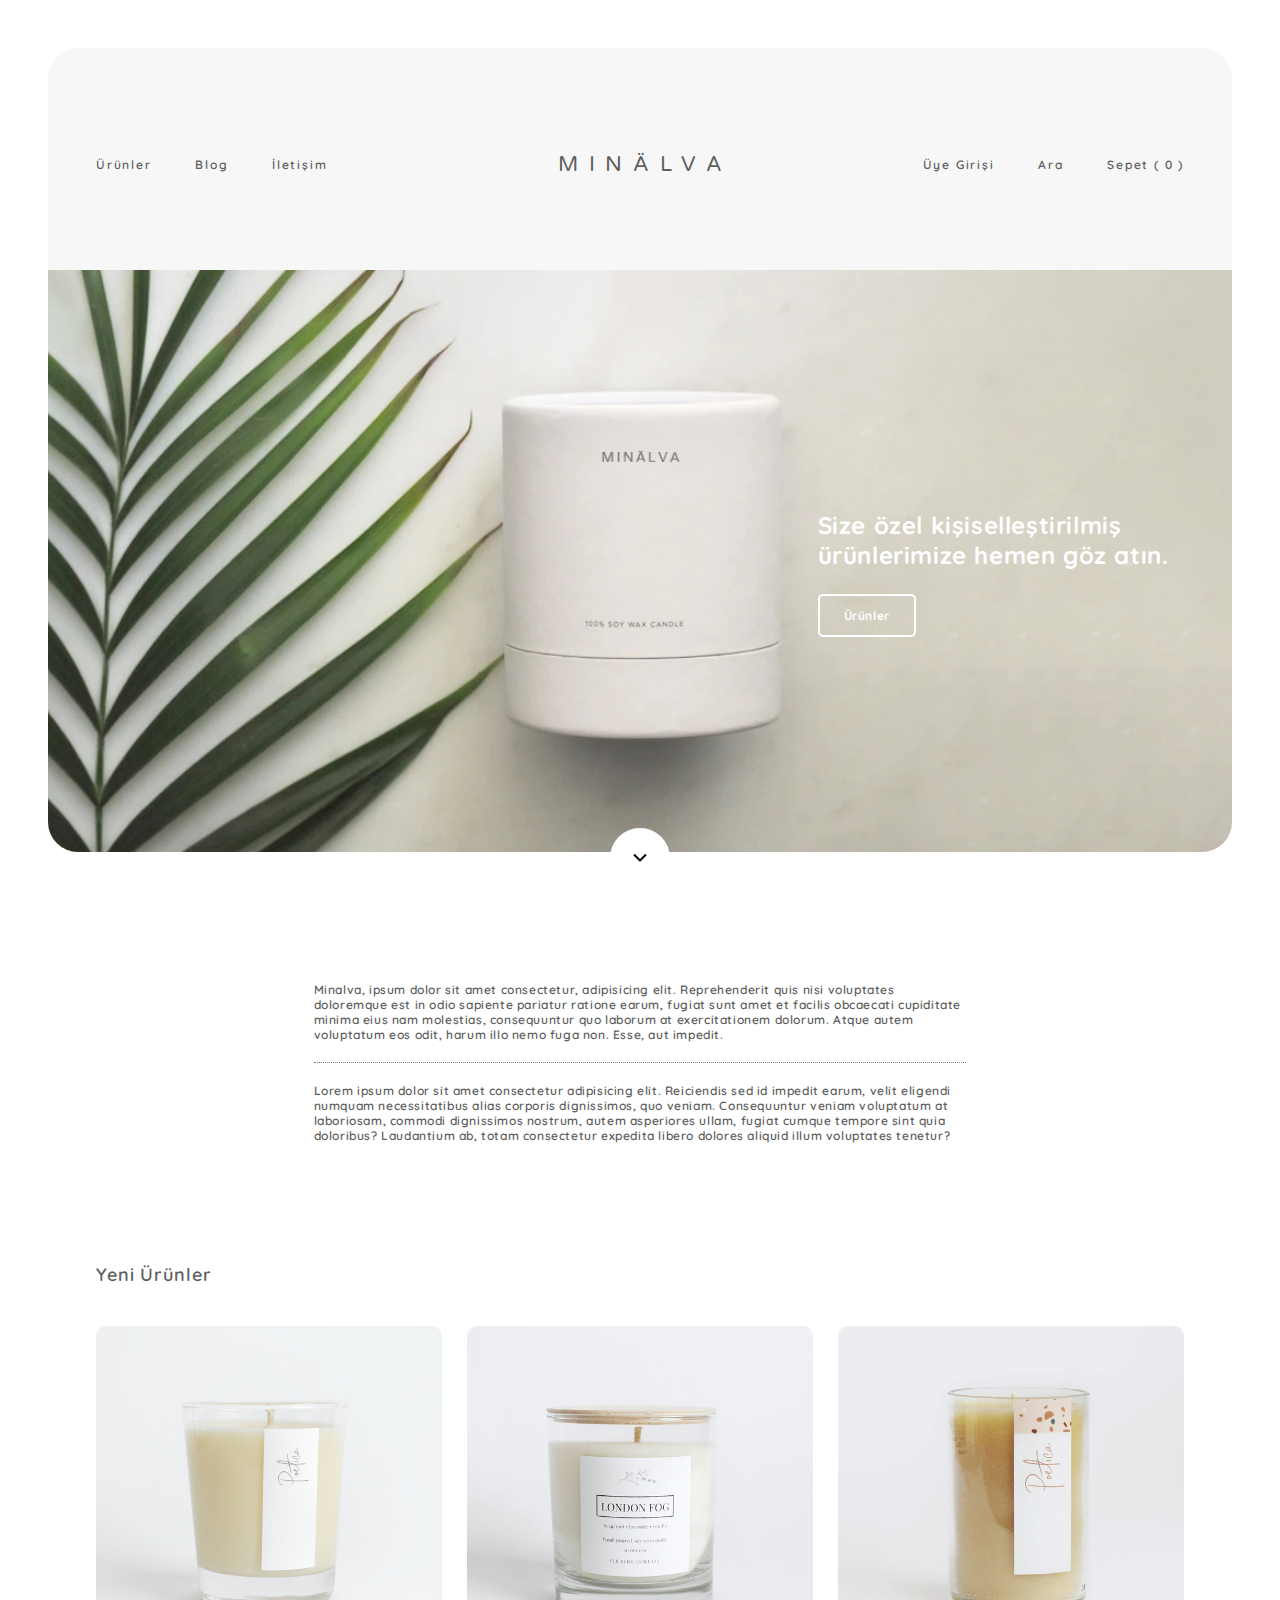
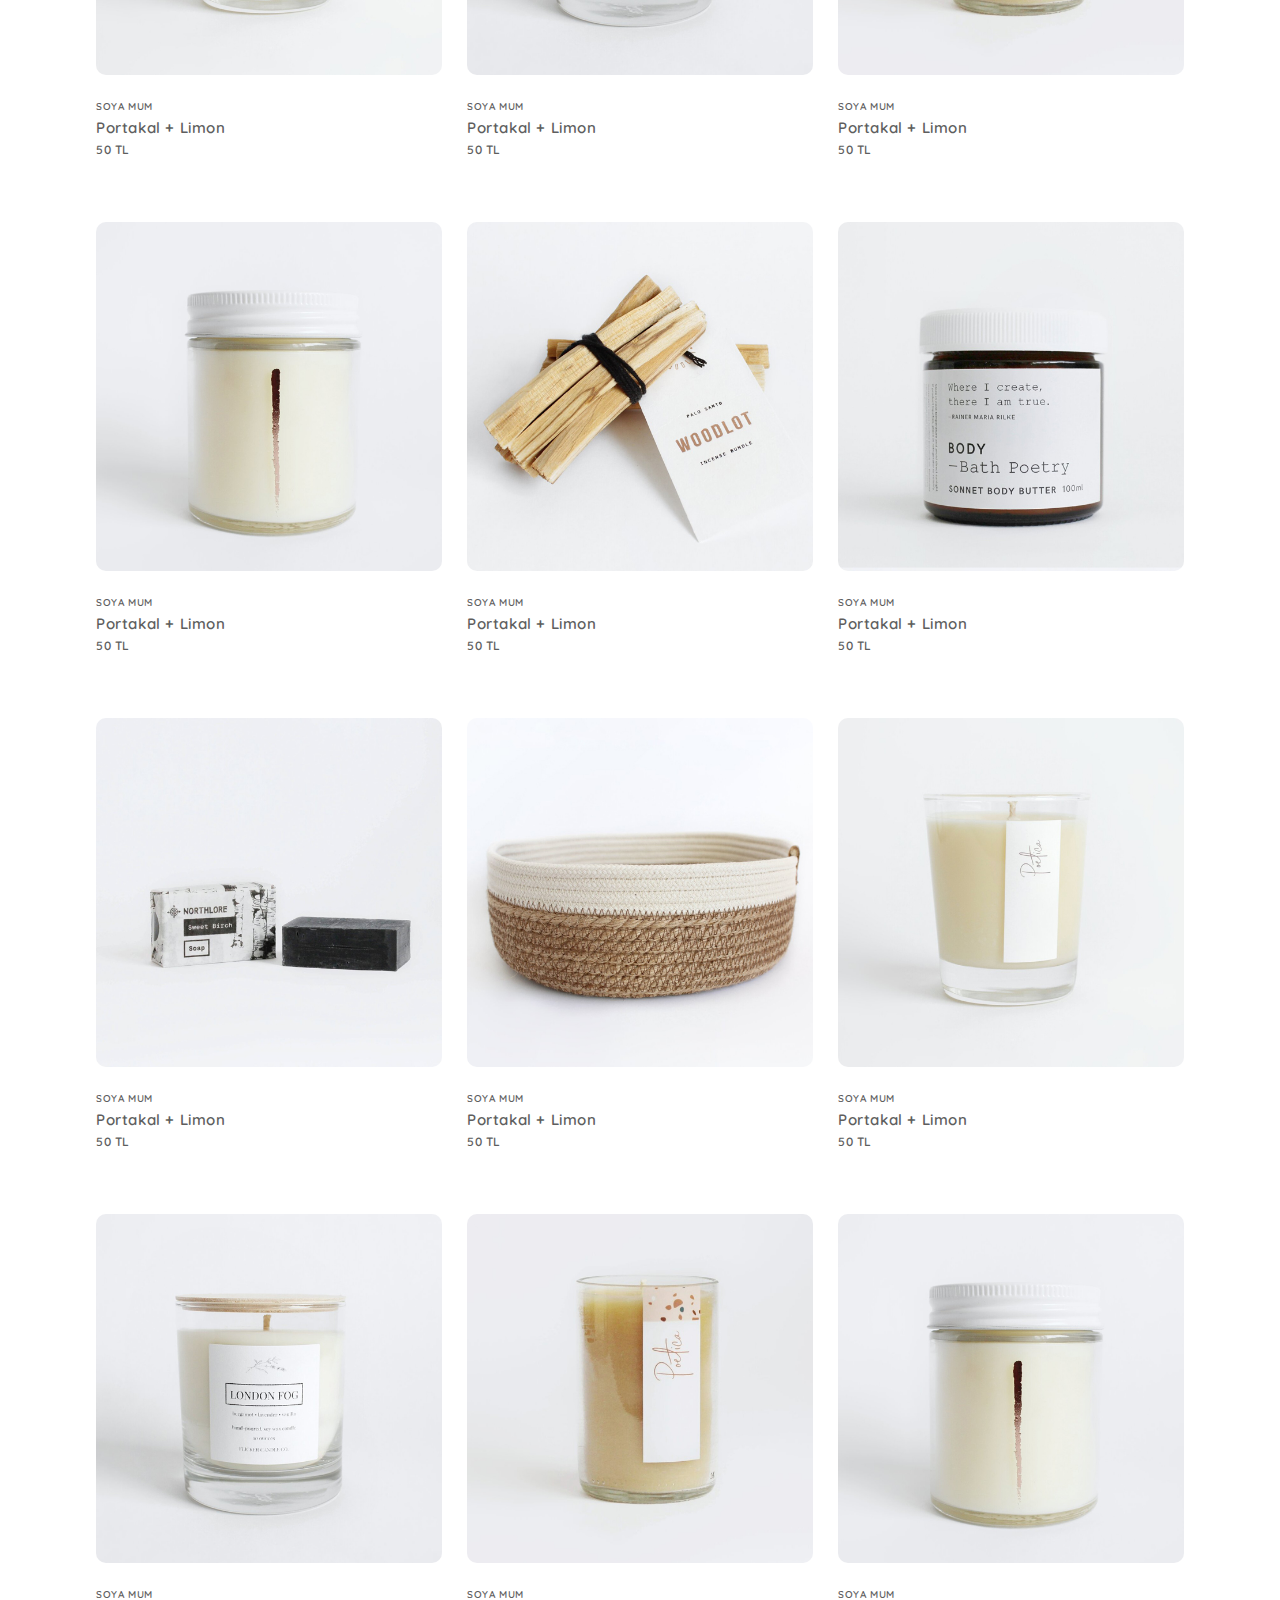
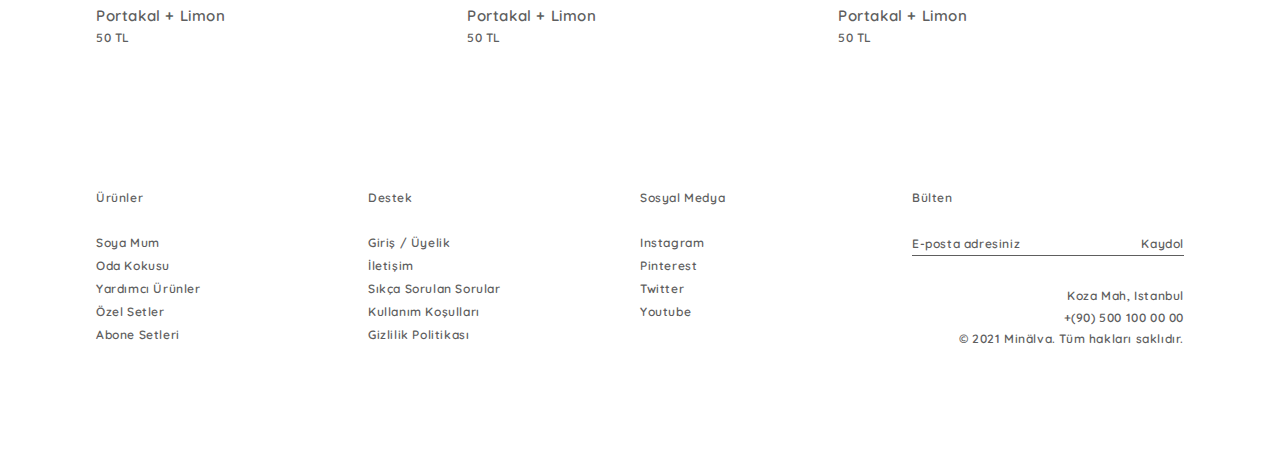
==== index.html @ d2d814a1 "+" ====
<!doctype html>
<html lang="en">
<head>
	<meta charset="utf-8">
	<meta http-equiv="X-UA-Compatible" content="IE=edge">
	<meta name="viewport" content="width=device-width, initial-scale=1, maximum-scale=1">

	<!-- Title -->

	<title>Minälva - Size özel mum ve aksesuarlar. Büyüleyici mumlar, kokular ve aksesuarlar, hediyelikler ve daha fazlası.</title>
  	<meta property="og:title" content="Minälva, Size özel mum ve aksesuarlar. Büyüleyici mumlar, kokular ve aksesuarlar, hediyelikler ve daha fazlası.">
    <meta name="description" content="Minälva, Size özel mum ve aksesuarlar. Büyüleyici mumlar, kokular ve aksesuarlar, hediyelikler ve daha fazlası."/>
  	<meta property="og:description" content="Minälva, Size özel mum ve aksesuarlar. Büyüleyici mumlar, kokular ve aksesuarlar, hediyelikler ve daha fazlası.">
  
	<!-- /Title -->

	<!-- Meta -->

	<meta property="og:title" content="Minälva">
  	<meta property="og:url" content="//www.minalva.ml/">
	<meta name="twitter:card" content="summary">
  	<meta name="twitter:site" content="@minalvashop">
  	<meta name="twitter:title" content="Minälva">
  	<meta name="twitter:description" content="Minälva">
	
	<script type="application/ld+json">
		{
		  "@context": "http://schema.org",
		  "@type": "Organization",
		  "name": "Minälva",
		  "url": "https://www.minalva.ml",
		  "logo": "Minälva"
		  }
		}
	</script>

	<!-- /Meta -->

	<!-- Favicons -->

	<link rel="apple-touch-icon" sizes="57x57" href="/assets/img/minalva-favicon.png">
	<link rel="apple-touch-icon" sizes="60x60" href="/assets/img/minalva-favicon.png">
	<link rel="apple-touch-icon" sizes="72x72" href="/assets/img/minalva-favicon.png">
	<link rel="apple-touch-icon" sizes="76x76" href="/assets/img/minalva-favicon.png">
	<link rel="apple-touch-icon" sizes="114x114" href="/assets/img/minalva-favicon.png">
	<link rel="apple-touch-icon" sizes="120x120" href="/assets/img/minalva-favicon.png">
	<link rel="apple-touch-icon" sizes="144x144" href="/assets/img/minalva-favicon.png">
	<link rel="apple-touch-icon" sizes="152x152" href="/assets/img/minalva-favicon.png">
	<link rel="apple-touch-icon" sizes="180x180" href="/assets/img/minalva-favicon.png">
	<link rel="icon" type="image/png" sizes="192x192" href="/img/minalva-favicon.png">
	<link rel="icon" type="image/png" sizes="32x32" href="/assets/img/minalva-favicon.png">
	<link rel="icon" type="image/png" sizes="96x96" href="/assets/img/minalva-favicon.png">
	<link rel="icon" type="image/png" sizes="16x16" href="/assets/img/minalva-favicon.png">
	<meta name="msapplication-TileColor" content="#ffffff">
	<meta name="msapplication-TileImage" content="/assets/img/minalva-favicon.png">
	<meta name="theme-color" content="#ffffff">

	<!-- /Favicons -->

	<!-- Stylesheets -->

	<link href="assets/css/style.css" rel="stylesheet">
	
	<!-- /Stylesheets -->

	<!-- GoogleTagManager -->

	<script>(function(w,d,s,l,i){w[l]=w[l]||[];w[l].push({'gtm.start':
	new Date().getTime(),event:'gtm.js'});var f=d.getElementsByTagName(s)[0],
	j=d.createElement(s),dl=l!='dataLayer'?'&l='+l:'';j.async=true;j.src=
	'https://www.googletagmanager.com/gtm.js?id='+i+dl;f.parentNode.insertBefore(j,f);
	})(window,document,'script','dataLayer','GTM-P98L29D');</script>

	<!-- /GoogleTagManager -->

	<!-- gtag.js -->

	<script async src="https://www.googletagmanager.com/gtag/js?id=G-PKHYT1527G"></script>
	<script>
  	window.dataLayer = window.dataLayer || [];
 	 function gtag(){dataLayer.push(arguments);}
 	 gtag('js', new Date());

	  gtag('config', 'G-PKHYT1527G');
	</script>

	<!-- /gtag.js -->

</head>

<body>

<!-- GoogleTagManager (noscript) -->

<noscript>
	<iframe class="hidden" src="https://www.googletagmanager.com/ns.html?id=GTM-P98L29D">
	</iframe>
</noscript>

<!-- /GoogleTagManager (noscript) -->

<!-- Wrapper -->

<div id="topnav">

	<!-- Navbar -->
	
	<header>
		<nav>
			<div class="nav_links_left">
				<ul>
					<li><a href="#">Ürünler</a></li>
					<li><a href="#">Blog</a></li>
					<li><a href="#">İletişim</a></li>
				  </ul>
			</div>
			<div class="logo">
				minälva
						</div>
			<div class="nav_links_right">
				<ul>
					<li><a href="#">Üye Girişi</a></li>
					<li><a href="#">Ara</a></li>
					<li><a href="#">Sepet ( 0 )</a></li>
				  </ul>
			</div>
			<div class="navbar-toggle">
				<ul>
					<a href="#"><li>
						<i class="material-icons">shopping_bag</i>
					</li></a>
					<a href="#"><li>
						<i class="material-icons">menu</i>
					</li></a>
				</ul>
			
			</div>
		</nav>
	</header>
	
	<!-- /Navbar -->
	
	</div>

<div id="staticnav">

<!-- Navbar -->

<header>
	<nav>
		<div class="nav_links_left">
			<ul>
				<li><a href="#">Ürünler</a></li>
				<li><a href="#">Blog</a></li>
				<li><a href="#">İletişim</a></li>
			  </ul>
		</div>
		<div class="logo">
			minälva
					</div>
		<div class="nav_links_right">
			<ul>
				<li><a href="#">Üye Girişi</a></li>
				<li><a href="#">Ara</a></li>
				<li><a href="#">Sepet ( 0 )</a></li>
			  </ul>
		</div>
		<div class="navbar-toggle">
			<ul>
				<a href="#"><li>
					<i class="material-icons">shopping_bag</i>
				</li></a>
				<a href="#"><li>
					<i class="material-icons">menu</i>
				</li></a>
			</ul>
		
		</div>
	</nav>
</header>

<!-- /Navbar -->

</div>

<!-- Banner -->

<div id="banner__image">
	<div class="banner__overlay">
		<div class="banner__content">
			<ul>
			<li><h1> Size özel kişiselleştirilmiş ürünlerimize hemen göz atın.</h1></li>
			<li><button class="banner__button">Ürünler</button></li>
			</ul>
		</div>
		<span class="icon-scroll"><img alt="down arrow" src="[data-uri]"></span>
	</div>
</div>

<!-- /Banner -->

<div class="clearfix"></div>
<div class="margin-v-60-30"></div>
<div id="wrapper">

<div class="clearfix"></div>
<div class="margin-v-60-30"></div>

<!-- Featured -->

<div class="addthis_inline_follow_toolbox"></div> 

<div id="featured">
	<div><p>Minalva, ipsum dolor sit amet consectetur, adipisicing elit. Reprehenderit quis nisi voluptates doloremque est in odio sapiente pariatur ratione earum, fugiat sunt amet et facilis obcaecati cupiditate minima eius nam molestias, consequuntur quo laborum at exercitationem dolorum. Atque autem voluptatum eos odit, harum illo nemo fuga non. Esse, aut impedit.</p></div>
	<div><p>Lorem ipsum dolor sit amet consectetur adipisicing elit. Reiciendis sed id impedit earum, velit eligendi numquam necessitatibus alias corporis dignissimos, quo veniam. Consequuntur veniam voluptatum at laboriosam, commodi dignissimos nostrum, autem asperiores ullam, fugiat cumque tempore sint quia doloribus? Laudantium ab, totam consectetur expedita libero dolores aliquid illum voluptates tenetur?</p></div>
</div>

<!-- Products -->

<div id="products">

<!-- Filtre, belki bir ara ekleriz?

	<div id="products_sort">
  		<ul>
  			<li><a href="#">Tüm Ürünler</a></li>
  			<li><a href="#">Soya Mum</a></li>
  			<li><a href="#">Oda Kokusu</a></li>
  			<li><a href="#">Hediye Seti</a></li>
		</ul>
	</div> 

-->

	<div class="product__div">
		<h2>Yeni Ürünler</h2>
	</div>

	<div class="product__grid">

		<a href="#">
			<figure>
				<div class="product__parent">
				<div class="child1"><img src="assets/img/1h.jpg" alt="Minalva" class="img__hover"></div>
				<div class="child2"><img src="assets/img/1.jpg" alt="Minalva" class="img__default"></div>
				</div>
				<p class="title">Soya Mum</p>
				<p class="name">Portakal + Limon</p>
				<p class="price">50 TL</p>
			</figure>
		</a>

		<a href="#">
			<figure>
				<div class="product__parent">
					<div class="child1"><img src="assets/img/2h.jpg" alt="Minalva" class="img__hover"></div>
					<div class="child2"><img src="assets/img/2.jpg" alt="Minalva" class="img__default"></div>
					</div>
				<p class="title">Soya Mum</p>
				<p class="name">Portakal + Limon</p>
				<p class="price">50 TL</p>
			</figure>
		</a>

		<a href="#">
			<figure>
				<div class="product__parent">
					<div class="child1"><img src="assets/img/3h.jpg" alt="Minalva" class="img__hover"></div>
					<div class="child2"><img src="assets/img/3.jpg" alt="Minalva" class="img__default"></div>
					</div>
				<p class="title">Soya Mum</p>
				<p class="name">Portakal + Limon</p>
				<p class="price">50 TL</p>
			</figure>
		</a>

		<a href="#">
			<figure>
				<div class="product__parent">
					<div class="child1"><img src="assets/img/4h.jpg" alt="Minalva" class="img__hover"></div>
					<div class="child2"><img src="assets/img/4.jpg" alt="Minalva" class="img__default"></div>
					</div>
				<p class="title">Soya Mum</p>
				<p class="name">Portakal + Limon</p>
				<p class="price">50 TL</p>
			</figure>
		</a>

		<a href="#">
			<figure>
				<div class="product__parent">
					<div class="child1"><img src="assets/img/5h.jpg" alt="Minalva" class="img__hover"></div>
					<div class="child2"><img src="assets/img/5.jpg" alt="Minalva" class="img__default"></div>
					</div>
				<p class="title">Soya Mum</p>
				<p class="name">Portakal + Limon</p>
				<p class="price">50 TL</p>
			</figure>
		</a>

		<a href="#">
			<figure>
				<div class="product__parent">
					<div class="child1"><img src="assets/img/6h.jpg" alt="Minalva" class="img__hover"></div>
					<div class="child2"><img src="assets/img/6.jpg" alt="Minalva" class="img__default"></div>
					</div>
				<p class="title">Soya Mum</p>
				<p class="name">Portakal + Limon</p>
				<p class="price">50 TL</p>
			</figure>
		</a>

		<a href="#">
			<figure>
				<div class="product__parent">
					<div class="child1"><img src="assets/img/7h.jpg" alt="Minalva" class="img__hover"></div>
					<div class="child2"><img src="assets/img/7.jpg" alt="Minalva" class="img__default"></div>
					</div>
				<p class="title">Soya Mum</p>
				<p class="name">Portakal + Limon</p>
				<p class="price">50 TL</p>
			</figure>
		</a>

		<a href="#">
			<figure>
				<div class="product__parent">
					<div class="child1"><img src="assets/img/8h.jpg" alt="Minalva" class="img__hover"></div>
					<div class="child2"><img src="assets/img/8.jpg" alt="Minalva" class="img__default"></div>
					</div>
				<p class="title">Soya Mum</p>
				<p class="name">Portakal + Limon</p>
				<p class="price">50 TL</p>
			</figure>
		</a>

		<a href="#">
			<figure>
				<div class="product__parent">
				<div class="child1"><img src="assets/img/1h.jpg" alt="Minalva" class="img__hover"></div>
				<div class="child2"><img src="assets/img/1.jpg" alt="Minalva" class="img__default"></div>
				</div>
				<p class="title">Soya Mum</p>
				<p class="name">Portakal + Limon</p>
				<p class="price">50 TL</p>
			</figure>
		</a>

		<a href="#">
			<figure>
				<div class="product__parent">
					<div class="child1"><img src="assets/img/2h.jpg" alt="Minalva" class="img__hover"></div>
					<div class="child2"><img src="assets/img/2.jpg" alt="Minalva" class="img__default"></div>
					</div>
				<p class="title">Soya Mum</p>
				<p class="name">Portakal + Limon</p>
				<p class="price">50 TL</p>
			</figure>
		</a>

		<a href="#">
			<figure>
				<div class="product__parent">
					<div class="child1"><img src="assets/img/3h.jpg" alt="Minalva" class="img__hover"></div>
					<div class="child2"><img src="assets/img/3.jpg" alt="Minalva" class="img__default"></div>
					</div>
				<p class="title">Soya Mum</p>
				<p class="name">Portakal + Limon</p>
				<p class="price">50 TL</p>
			</figure>
		</a>

		<a href="#">
			<figure>
				<div class="product__parent">
					<div class="child1"><img src="assets/img/4h.jpg" alt="Minalva" class="img__hover"></div>
					<div class="child2"><img src="assets/img/4.jpg" alt="Minalva" class="img__default"></div>
					</div>
				<p class="title">Soya Mum</p>
				<p class="name">Portakal + Limon</p>
				<p class="price">50 TL</p>
			</figure>
		</a>

	</div>
</div>

<!-- /Products -->

<div class="margin-v-0-0"></div>

<!-- Footer -->

	<div class="clearfix"></div>
	<div id="footer">
			<div class="links-1">
				<p>Ürünler</p>
				<div class="margin-v-30-15"></div>
					<ul>
						<li><a href="#">Soya Mum</a></li>
						<li><a href="#">Oda Kokusu</a></li>
        				<li><a href="#">Yardımcı Ürünler</a></li>
						<li><a href="#">Özel Setler</a></li>
						<li><a href="#">Abone Setleri</a></li>
					</ul>
			</div>
      		<div class="links-2">
        		<p>Destek</p>
       			<div class="margin-v-30-15"></div>
        			<ul>
						<li><a href="#">Giriş / Üyelik</a></li>
        				<li><a href="#">İletişim</a></li>
       					<li><a href="#">Sıkça Sorulan Sorular</a></li>
     		   			<li><a href="#">Kullanım Koşulları</a></li>
  		      			<li><a href="#">Gizlilik Politikası</a></li>
					</ul>
    		</div>
			<div class="links-3">
				<p>Sosyal Medya</p>
				<div class="margin-v-30-15"></div>
					<ul>
						<li><a target="_blank" href="#">Instagram</a></li>
						<li><a target="_blank" href="#">Pinterest</a></li>
						<li><a target="_blank" href="#">Twitter</a></li>
						<li><a target="_blank" href="#">Youtube</a></li>
					</ul>
		  		</div>
			<div class="newsletter">
				<p>Bülten</p>
				<div class="margin-v-30-15"></div>
				<form action="" method="post" id="sub-form" name="sub-form" class="contact-form" target="_blank" novalidate="">
			 	 	<input type="email" value="" name="EMAIL" class="required email" id="contact_email" placeholder="">
				  	<label for="email">E-posta adresiniz</label>
				  	<input type="submit" value="Kaydol" name="subscribe" id="mc-embedded-subscribe" class="submit">
				</form>
		  	</div>
			<div class="copyright">
				Koza Mah, Istanbul
				<br>+(90) 500 100 00 00
				<br>© 2021 Minälva. Tüm hakları saklıdır.
	  		</div>
	</div>

<!-- /Footer -->

</div>

<!-- /Wrapper -->	

<script>
	// navbar float
	window.onscroll = function() {scrollFunction()};
	
	function scrollFunction() {
		if (document.body.scrollTop > window.innerHeight * 0.15 || document.documentElement.scrollTop > window.innerHeight * 0.15) {
		document.getElementById("topnav").style.top = "0";
		document.getElementById("topnav").style.opacity = "1";

		} else {
		document.getElementById("topnav").style.top = "";
		document.getElementById("topnav").style.opacity = "";		
		}
	}
</script>

<script type="text/javascript" src="//s7.addthis.com/js/300/addthis_widget.js#pubid=ra-604badee33d58f20"></script> 

</body>

</html>
---- assets/css/style.css ----
@import url("https://fonts.googleapis.com/css2?family=Varela+Round&display=swap");
@import url("https://fonts.googleapis.com/css2?family=Quicksand:wght@300;400;500;600;700&family=Roboto:wght@100&display=swap");
@font-face {
  font-family: 'Material Icons';
  font-style: normal;
  font-weight: 400;
  src: url(materialicons.woff2) format("woff2");
}

@font-face {
  font-family: 'Material Icons';
  font-style: normal;
  font-weight: 400;
  src: url(materialicons-o.woff2) format("woff2");
}

.material-icons {
  font-family: 'Material Icons';
  font-weight: normal;
  font-style: normal;
  font-size: 24px;
  line-height: 1;
  letter-spacing: normal;
  text-transform: none;
  display: inline-block;
  white-space: nowrap;
  word-wrap: normal;
  direction: ltr;
}

[class~="white"] {
  color: white;
}

[class~="grey"] {
  color: grey;
}

[class~="black"] {
  color: black;
}

[class~="custom-color-1"] {
  color: #CC5E57;
}

[class~="custom-color-2"] {
  color: #98D3DA;
}

[class~="custom-color-3"] {
  color: #F7F7F7;
}

[class~="custom-color-4"] {
  color: #282828;
}

[class~="custom-color-5"] {
  color: #5e5e5e;
}

* {
  margin: 0;
  padding: 0;
  -webkit-box-sizing: border-box;
          box-sizing: border-box;
}

body {
  font: 9pt "Quicksand", sans-serif;
  font-weight: 600;
  letter-spacing: 0.05em;
  color: #5e5e5e;
  text-decoration: none;
  -webkit-transition: color 200ms ease-in-out, opacity 200ms ease-in-out;
  transition: color 200ms ease-in-out, opacity 200ms ease-in-out;
}

a {
  font: 9pt "Quicksand", sans-serif;
  font-weight: 600;
  letter-spacing: 0.05em;
  color: #5e5e5e;
  text-decoration: none;
  -webkit-transition: color 200ms ease-in-out, opacity 200ms ease-in-out;
  transition: color 200ms ease-in-out, opacity 200ms ease-in-out;
}

a:hover {
  font: 9pt "Quicksand", sans-serif;
  font-weight: 600;
  letter-spacing: 0.05em;
  color: black;
  text-decoration: none;
  -webkit-transition: color 200ms ease-in-out, opacity 200ms ease-in-out;
  transition: color 200ms ease-in-out, opacity 200ms ease-in-out;
}

button {
  font: 9pt "Quicksand", sans-serif;
  font-weight: 600;
  letter-spacing: 0.05em;
  color: #5e5e5e;
  text-decoration: none;
  -webkit-transition: color 200ms ease-in-out, opacity 200ms ease-in-out;
  transition: color 200ms ease-in-out, opacity 200ms ease-in-out;
}

input {
  font: 9pt "Quicksand", sans-serif;
  font-weight: 600;
  letter-spacing: 0.05em;
  color: #5e5e5e;
  text-decoration: none;
  -webkit-transition: color 200ms ease-in-out, opacity 200ms ease-in-out;
  transition: color 200ms ease-in-out, opacity 200ms ease-in-out;
}

::-moz-selection {
  background: white;
  color: #98D3DA;
}

::selection {
  background: white;
  color: #98D3DA;
}

.clearfix::after {
  display: block;
  clear: both;
  content: "";
}

.margin-desktop {
  margin-top: 85px;
  margin-bottom: "";
  margin-left: "";
  margin-right: "";
}

.margin-v-0-0 {
  margin-top: 0px;
  margin-bottom: "";
  margin-left: "";
  margin-right: "";
}

.margin-v-30-15 {
  margin-top: 30px;
  margin-bottom: "";
  margin-left: "";
  margin-right: "";
}

.margin-v-60-30 {
  margin-top: 60px;
  margin-bottom: "";
  margin-left: "";
  margin-right: "";
}

.margin-v-60-20 {
  margin-top: 630px;
  margin-bottom: "";
  margin-left: "";
  margin-right: "";
}

.margin-h-0-0 {
  margin-top: "";
  margin-bottom: "";
  margin-left: 0px;
  margin-right: 0px;
}

@media only screen and (max-width: 1025px) {
  .margin-desktop {
    margin-top: 0px;
    margin-bottom: "";
    margin-left: "";
    margin-right: "";
  }
  .margin-v-0-0 {
    margin-top: 0px;
    margin-bottom: "";
    margin-left: "";
    margin-right: "";
  }
  .margin-v-30-15 {
    margin-top: 15px;
    margin-bottom: "";
    margin-left: "";
    margin-right: "";
  }
  .margin-v-60-30 {
    margin-top: 30px;
    margin-bottom: "";
    margin-left: "";
    margin-right: "";
  }
}

.padding-onlytop-sm {
  padding-top: 20px;
  padding-bottom: "";
  padding-left: "";
  padding-right: "";
}

.padding-onlytop-md {
  padding-top: 50px;
  padding-bottom: "";
  padding-left: "";
  padding-right: "";
}

.padding-onlybottom-sm {
  padding-top: "";
  padding-bottom: 20px;
  padding-left: "";
  padding-right: "";
}

.padding-onlybottom-md {
  padding-top: "";
  padding-bottom: 50px;
  padding-left: "";
  padding-right: "";
}

.padding-startend-null {
  padding-top: "";
  padding-bottom: "";
  padding-left: 0px;
  padding-right: 0px;
}

#wrapper {
  width: 85vw;
  position: relative;
  margin: 0px auto;
  padding: 0;
}

#topnav {
  position: fixed;
  background-color: white;
  padding-bottom: 10px !important;
  left: 0;
  right: 0;
  top: -100px;
  opacity: 0;
  z-index: 1;
  -webkit-transition: all 100ms ease-in-out;
  transition: all 100ms ease-in-out;
}

#staticnav {
  min-height: 80px;
  display: -webkit-box;
  display: -ms-flexbox;
  display: flex;
  -webkit-box-align: center;
      -ms-flex-align: center;
          align-items: center;
  height: calc((100vh * 0.3) - 3rem);
  margin-top: 3rem;
  margin-bottom: auto;
  margin-left: 3rem;
  margin-right: 3rem;
  border-top-left-radius: 30px;
  border-top-right-radius: 30px;
  border-bottom-left-radius: 0;
  border-bottom-right-radius: 0;
  background-color: #F7F7F7;
}

header {
  width: 85vw;
  position: relative;
  margin: 0 auto;
  margin-top: 10px !important;
  left: 0;
  right: 0;
}

nav {
  height: 100%;
  display: -ms-grid;
  display: grid;
  -ms-grid-columns: 2fr 1fr 2fr;
      grid-template-columns: 2fr 1fr 2fr;
}

nav .logo {
  font: 16pt "Varela Round", sans-serif;
  text-transform: uppercase;
  -ms-grid-column-align: center;
      justify-self: center;
  -ms-flex-item-align: center;
      -ms-grid-row-align: center;
      align-self: center;
  letter-spacing: 0.5em;
  margin-right: -0.5em;
}

.nav_links_left {
  -ms-grid-column-align: start;
      justify-self: start;
  -ms-flex-item-align: center;
      -ms-grid-row-align: center;
      align-self: center;
}

.nav_links_left ul {
  list-style: none;
  margin: 0;
  padding: 0;
}

.nav_links_left ul li {
  display: inline-block;
  position: relative;
  margin-right: 40px;
}

.nav_links_left ul li a {
  letter-spacing: 0.15em;
}

.nav_links_right {
  -ms-grid-column-align: end;
      justify-self: end;
  -ms-flex-item-align: center;
      -ms-grid-row-align: center;
      align-self: center;
}

.nav_links_right ul {
  list-style: none;
  margin: 0;
  padding: 0;
}

.nav_links_right ul li {
  display: inline-block;
  margin-left: 40px;
}

.nav_links_right ul li a {
  letter-spacing: 0.15em;
}

.navbar-toggle {
  display: none;
}

.navbar-toggle ul li {
  display: inline-block;
  padding-left: 20px;
}

/* big landscape tablets, laptops, and desktops */
@media (max-width: 1025px) {
  header {
    padding-top: 20px;
    padding-bottom: 20px;
    padding-left: 0px;
    padding-right: 0px;
  }
  nav {
    display: -ms-grid;
    display: grid;
    -ms-grid-columns: 1fr 1fr;
        grid-template-columns: 1fr 1fr;
  }
  nav .nav_links_left {
    display: none;
  }
  nav .logo {
    -ms-grid-column-align: left;
        justify-self: left;
    -ms-flex-item-align: auto;
        -ms-grid-row-align: auto;
        align-self: auto;
    -ms-grid-column: 1;
    grid-column: 1;
    margin-bottom: 0;
  }
  nav .nav_links_right {
    display: none;
  }
  nav .navbar-toggle {
    -ms-grid-column: 2;
    grid-column: 2;
    display: block;
    -ms-grid-column-align: end;
        justify-self: end;
    -ms-flex-item-align: center;
        -ms-grid-row-align: center;
        align-self: center;
  }
}

#banner__image {
  min-height: 300px;
  height: calc((100vh * 0.7) - 3rem);
  margin-top: 0;
  margin-bottom: 3rem;
  margin-left: 3rem;
  margin-right: 3rem;
  border-top-left-radius: 0;
  border-top-right-radius: 0;
  border-bottom-left-radius: 30px;
  border-bottom-right-radius: 30px;
  background-color: #F7F7F7;
  background-image: url("../img/banner.jpg");
  background-position: center;
  background-repeat: no-repeat;
  background-size: cover;
}

#banner__image .banner__overlay {
  display: -webkit-box;
  display: -ms-flexbox;
  display: flex;
  -webkit-box-align: center;
      -ms-flex-align: center;
          align-items: center;
  -webkit-box-pack: end;
      -ms-flex-pack: end;
          justify-content: end;
  background-size: 4px 4px;
  width: 100%;
  height: 100%;
  border-top-left-radius: 0;
  border-top-right-radius: 0;
  border-bottom-left-radius: 30px;
  border-bottom-right-radius: 30px;
}

#banner__image .banner__overlay .banner__content {
  display: -webkit-box;
  display: -ms-flexbox;
  display: flex;
  -webkit-box-align: center;
      -ms-flex-align: center;
          align-items: center;
  -webkit-box-pack: center;
      -ms-flex-pack: center;
          justify-content: center;
  width: 40%;
}

#banner__image .banner__overlay .banner__content ul {
  width: 75%;
  list-style: none;
  margin: 0;
  padding: 0;
}

#banner__image .banner__overlay .banner__content ul li {
  margin-top: 2em;
}

#banner__image .banner__overlay .banner__content ul li h1 {
  font: 2em "Quicksand", sans-serif;
  color: white;
  font-weight: 800;
}

#banner__image .banner__overlay .banner__content ul li .banner__button {
  background-color: transparent;
  border: 2px solid white;
  border-radius: 5px;
  color: white;
  padding: 1em 2em;
  text-align: center;
  text-decoration: none;
  font-size: 1em;
  font-weight: 800;
  cursor: pointer;
  -webkit-transition: all 200ms;
  transition: all 200ms;
}

#banner__image .banner__overlay .banner__content ul li .banner__button:hover {
  background-color: white;
  color: #282828;
}

#banner__image .banner__overlay .icon-scroll {
  display: block;
  border-radius: 120px;
  width: 60px;
  height: 60px;
  background: #fff;
  position: absolute;
  top: calc(100vh - 6em);
  left: 50%;
  -webkit-transform: translateX(-30px);
          transform: translateX(-30px);
  text-align: center;
  line-height: 60px;
  -webkit-transition: background-color 100ms ease-in-out, opacity 100ms ease-in-out;
  transition: background-color 100ms ease-in-out, opacity 100ms ease-in-out;
}

@media only screen and (max-height: 480px) {
  #banner__image .banner__overlay .icon-scroll {
    opacity: 0;
  }
}

/* big landscape tablets, laptops, and desktops */
@media (max-width: 1025px) {
  #staticnav {
    height: calc(100vh * 0.2);
    margin-top: 0;
    margin-bottom: 0;
    margin-left: 0;
    margin-right: 0;
    border-top-left-radius: 0;
    border-top-right-radius: 0;
    border-bottom-left-radius: 0;
    border-bottom-right-radius: 0;
  }
  #banner__image {
    height: calc(100vh * 0.80);
    margin-top: 0;
    margin-bottom: 0;
    margin-left: 0;
    margin-right: 0;
    border-top-left-radius: 0;
    border-top-right-radius: 0;
    border-bottom-left-radius: 0;
    border-bottom-right-radius: 0;
    background-color: transparent;
  }
  #banner__image .banner__overlay {
    -webkit-box-pack: center;
        -ms-flex-pack: center;
            justify-content: center;
  }
  #banner__image .banner__overlay .banner__content {
    width: 100%;
  }
  #banner__image .banner__overlay .banner__content ul {
    text-align: center !important;
  }
  #banner__image .banner__overlay .icon-scroll {
    background-color: transparent;
    -webkit-box-shadow: 0 0 0;
            box-shadow: 0 0 0;
    border: 1px solid white;
    -webkit-filter: brightness(100);
            filter: brightness(100);
  }
}

#featured {
  padding-top: 50px;
  padding-bottom: 100px;
  padding-left: 0px;
  padding-right: 0px;
  display: -ms-grid;
  display: grid;
  place-items: center;
}

#featured div {
  width: 60%;
}

#featured div:first-child {
  border-bottom: 1px dotted grey;
}

#featured div p {
  padding-top: 20px;
  padding-bottom: 20px;
  padding-left: 0px;
  padding-right: 0px;
}

@media (max-width: 1025px) {
  #featured div {
    width: 100%;
  }
}

#products .product__div {
  -ms-flex-item-align: center;
      -ms-grid-row-align: center;
      align-self: center;
  margin-bottom: 40px;
}

#products .product__div h2 {
  font: 9pt "Quicksand", sans-serif;
  font-weight: 600;
  letter-spacing: 0.05em;
  color: #5e5e5e;
  text-decoration: none;
  -webkit-transition: color 200ms ease-in-out, opacity 200ms ease-in-out;
  transition: color 200ms ease-in-out, opacity 200ms ease-in-out;
  font-size: 18px !important;
}

#products .product__grid {
  display: -ms-grid;
  display: grid;
  -ms-grid-columns:  1fr 1fr 1fr 1fr;
      grid-template-columns:  1fr 1fr 1fr 1fr;
  --repeat: auto-fit;
  -webkit-column-gap: 25px;
          column-gap: 25px;
  row-gap: 40px;
}

#products .product__grid .product__parent {
  display: -ms-grid;
  display: grid;
  -ms-grid-columns: 1fr;
      grid-template-columns: 1fr;
}

#products .product__grid .product__parent div {
  grid-row: auto;
  grid-column: auto;
  -ms-grid-row: 1;
      grid-row-start: 1;
  -ms-grid-column: 1;
      grid-column-start: 1;
}

#products .product__grid .img__default {
  width: 100%;
  height: 100%;
  opacity: 1;
  -webkit-transition: opacity 500ms ease;
  transition: opacity 500ms ease;
  border-radius: 10px;
}

#products .product__grid .img__hover {
  width: 100%;
  height: 100%;
  grid-row: auto;
  grid-column: auto;
  -ms-grid-row: 1;
      grid-row-start: 1;
  -ms-grid-column: 1;
      grid-column-start: 1;
  opacity: 0;
  -webkit-transition: opacity 500ms ease;
  transition: opacity 500ms ease;
  border-radius: 10px;
}

#products .product__grid .title {
  font-size: 10px;
  margin-top: 25px;
  text-transform: uppercase;
}

#products .product__grid .name {
  padding-top: 5px;
  font-size: 15px;
}

#products .product__grid .price {
  margin: 5px 0 25px 0;
  text-transform: uppercase;
}

#products .product__grid a:hover .img__default {
  opacity: 0;
}

#products .product__grid a:hover .img__hover {
  opacity: 1;
}

/* smartphones, iPhone, portrait 480x320 phones */
@media (min-width: 320px) {
  #products .product__grid {
    -ms-grid-columns:  1fr;
        grid-template-columns:  1fr;
  }
}

/* portrait e-readers (Nook/Kindle), smaller tablets @ 600 or @ 640 wide. */
@media (min-width: 481px) {
  #products .product__grid {
    -ms-grid-columns:  1fr;
        grid-template-columns:  1fr;
  }
}

/* portrait tablets, portrait iPad, landscape e-readers, landscape 800x480 or 854x480 phones */
@media (min-width: 641px) {
  #products .product__grid {
    -ms-grid-columns:  1fr 1fr 1fr;
        grid-template-columns:  1fr 1fr 1fr;
  }
}

/* tablet, landscape iPad, lo-res laptops ands desktops */
@media (min-width: 961px) {
  #products .product__grid {
    -ms-grid-columns:  1fr 1fr 1fr;
        grid-template-columns:  1fr 1fr 1fr;
  }
}

/* big landscape tablets, laptops, and desktops */
@media (min-width: 1025px) {
  #products .product__grid {
    -ms-grid-columns:  1fr 1fr 1fr;
        grid-template-columns:  1fr 1fr 1fr;
  }
}

/* hi-res laptops and desktops */
@media (min-width: 1281px) {
  #products .product__grid {
    -ms-grid-columns:  1fr 1fr 1fr 1fr;
        grid-template-columns:  1fr 1fr 1fr 1fr;
  }
}

#footer {
  padding-top: 120px;
  padding-bottom: 100px;
  padding-left: 0px;
  padding-right: 0px;
  display: -ms-grid;
  display: grid;
  -ms-grid-columns: 1fr 1fr 1fr 0.5fr 0.5fr;
      grid-template-columns: 1fr 1fr 1fr 0.5fr 0.5fr;
  -ms-grid-rows: 1fr 1fr;
      grid-template-rows: 1fr 1fr;
}

#footer .links-1 {
  -ms-grid-column: 1;
  grid-column: 1;
  -ms-grid-row: 1;
  -ms-grid-row-span: 2;
  grid-row: 1/3;
  z-index: 1;
}

#footer .links-1 ul {
  list-style: none;
  margin: 0;
  padding: 0;
}

#footer .links-1 ul li {
  margin-top: "";
  margin-bottom: 8px;
  margin-left: "";
  margin-right: "";
}

#footer .links-2 {
  -ms-grid-column: 2;
  grid-column: 2;
  -ms-grid-row: 1;
  -ms-grid-row-span: 2;
  grid-row: 1/3;
  z-index: 1;
}

#footer .links-2 ul {
  list-style: none;
  margin: 0;
  padding: 0;
}

#footer .links-2 ul li {
  margin-top: "";
  margin-bottom: 8px;
  margin-left: "";
  margin-right: "";
}

#footer .links-3 {
  -ms-grid-column: 3;
  grid-column: 3;
  -ms-grid-row: 1;
  -ms-grid-row-span: 2;
  grid-row: 1/3;
  z-index: 1;
}

#footer .links-3 ul {
  list-style: none;
  margin: 0;
  padding: 0;
}

#footer .links-3 ul li {
  margin-top: "";
  margin-bottom: 8px;
  margin-left: "";
  margin-right: "";
}

#footer .newsletter {
  -ms-grid-column: 4;
  -ms-grid-column-span: 2;
  grid-column: 4/6;
  -ms-grid-row: 1;
  -ms-grid-row-span: 1;
  grid-row: 1/2;
  z-index: 1;
}

#footer .copyright {
  -ms-grid-column: 1;
  -ms-grid-column-span: 5;
  grid-column: 1/6;
  -ms-grid-row: 2;
  -ms-grid-row-span: 1;
  grid-row: 2/3;
  text-align: right;
  line-height: 1.8em;
  z-index: 0;
  -ms-flex-item-align: end;
      -ms-grid-row-align: end;
      align-self: end;
}

#footer form {
  position: relative;
}

#footer form input {
  padding-top: 5px;
}

#footer form input::-webkit-input-placeholder {
  display: none;
}

#footer form input:-ms-input-placeholder {
  display: none;
}

#footer form input::-ms-input-placeholder {
  display: none;
}

#footer form input::placeholder {
  display: none;
}

#footer form input:hover + label {
  visibility: hidden;
  opacity: 0;
  -webkit-transform: translateY(-2em);
          transform: translateY(-2em);
  -webkit-transition: visibility 100ms, opacity 100ms linear, -webkit-transform 100ms;
  transition: visibility 100ms, opacity 100ms linear, -webkit-transform 100ms;
  transition: visibility 100ms, opacity 100ms linear, transform 100ms;
  transition: visibility 100ms, opacity 100ms linear, transform 100ms, -webkit-transform 100ms;
  -webkit-transition-delay: transform 100ms;
          transition-delay: transform 100ms;
}

#footer form input:focus + label {
  display: none;
}

#footer form input[type="email"] {
  border-width: 0 0 1px;
  border-radius: 0;
  color: transparent;
  width: 100%;
  outline: none;
  border-color: #5e5e5e;
  background-color: transparent;
  outline: 0;
}

#footer form input[type="email"]:hover {
  color: #5e5e5e;
  -webkit-transition: color 200ms;
  transition: color 200ms;
}

#footer form input[type="email"]:focus {
  color: #5e5e5e;
}

#footer form input[type="submit"] {
  right: 0px;
  bottom: 0px;
  padding-bottom: 5px;
  padding-right: 2px;
  margin-right: -2px;
  float: right;
  position: absolute;
  outline: none;
  border-width: 0;
  background-color: transparent;
  cursor: pointer;
}

#footer form label {
  position: absolute;
  left: 0px;
  bottom: 5px;
  visibility: visible;
  opacity: 1;
  -webkit-transform: translateY(0);
          transform: translateY(0);
  -webkit-transition: visibility 100ms, opacity 100ms linear, -webkit-transform 100ms;
  transition: visibility 100ms, opacity 100ms linear, -webkit-transform 100ms;
  transition: visibility 100ms, opacity 100ms linear, transform 100ms;
  transition: visibility 100ms, opacity 100ms linear, transform 100ms, -webkit-transform 100ms;
}

#footer form label:hover {
  visibility: hidden;
  opacity: 0;
  -webkit-transform: translateY(-2em);
          transform: translateY(-2em);
  -webkit-transition: visibility 100ms, opacity 100ms linear, -webkit-transform 100ms;
  transition: visibility 100ms, opacity 100ms linear, -webkit-transform 100ms;
  transition: visibility 100ms, opacity 100ms linear, transform 100ms;
  transition: visibility 100ms, opacity 100ms linear, transform 100ms, -webkit-transform 100ms;
  -webkit-transition-delay: transform 100ms;
          transition-delay: transform 100ms;
}

/* big landscape tablets, laptops, and desktops */
@media (max-width: 1025px) {
  #footer {
    padding-top: 80px;
    padding-bottom: 0px;
    padding-left: 0px;
    padding-right: 0px;
    display: -ms-grid;
    display: grid;
    -ms-grid-columns: 1fr 1fr;
        grid-template-columns: 1fr 1fr;
    -ms-grid-rows: 1fr 1fr 1fr;
        grid-template-rows: 1fr 1fr 1fr;
    grid-row-gap: 30px;
  }
  #footer .links-1 {
    -ms-grid-column: 1;
    grid-column: 1;
    -ms-grid-row: 1;
    grid-row: 1;
  }
  #footer .links-2 {
    -ms-grid-column: 2;
    grid-column: 2;
    -ms-grid-row: 1;
    grid-row: 1;
  }
  #footer .links-3 {
    -ms-grid-column: 1;
    grid-column: 1;
    -ms-grid-row: 2;
    grid-row: 2;
  }
  #footer .newsletter {
    -ms-grid-column: 2;
    grid-column: 2;
    -ms-grid-row: 2;
    grid-row: 2;
    z-index: 1;
  }
  #footer .copyright {
    -ms-grid-column: 1;
    -ms-grid-column-span: 2;
    grid-column: 1/3;
    -ms-grid-row: 3;
    grid-row: 3;
    -ms-grid-column-align: center;
        justify-self: center;
    -ms-flex-item-align: center;
        -ms-grid-row-align: center;
        align-self: center;
    text-align: center;
  }
  #footer form input[type="submit"] {
    visibility: hidden;
  }
}
/*# sourceMappingURL=style.css.map */
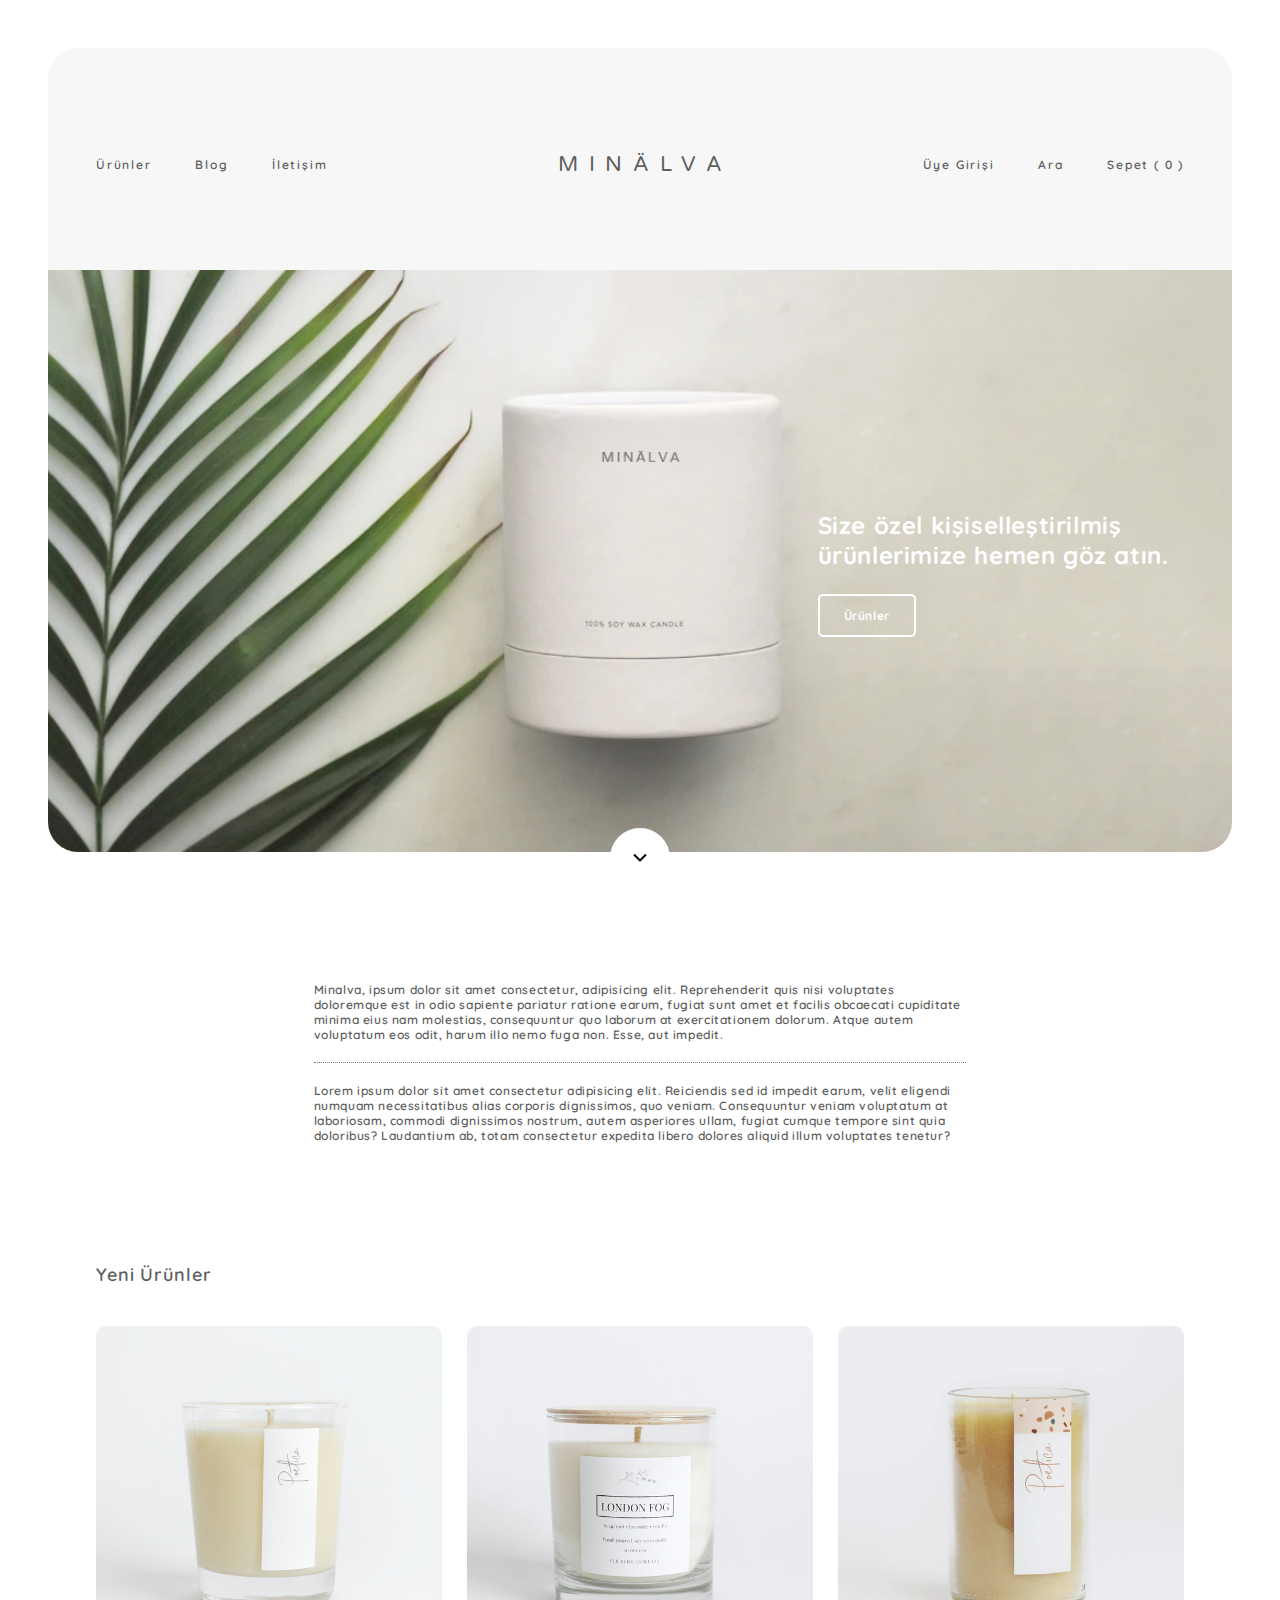
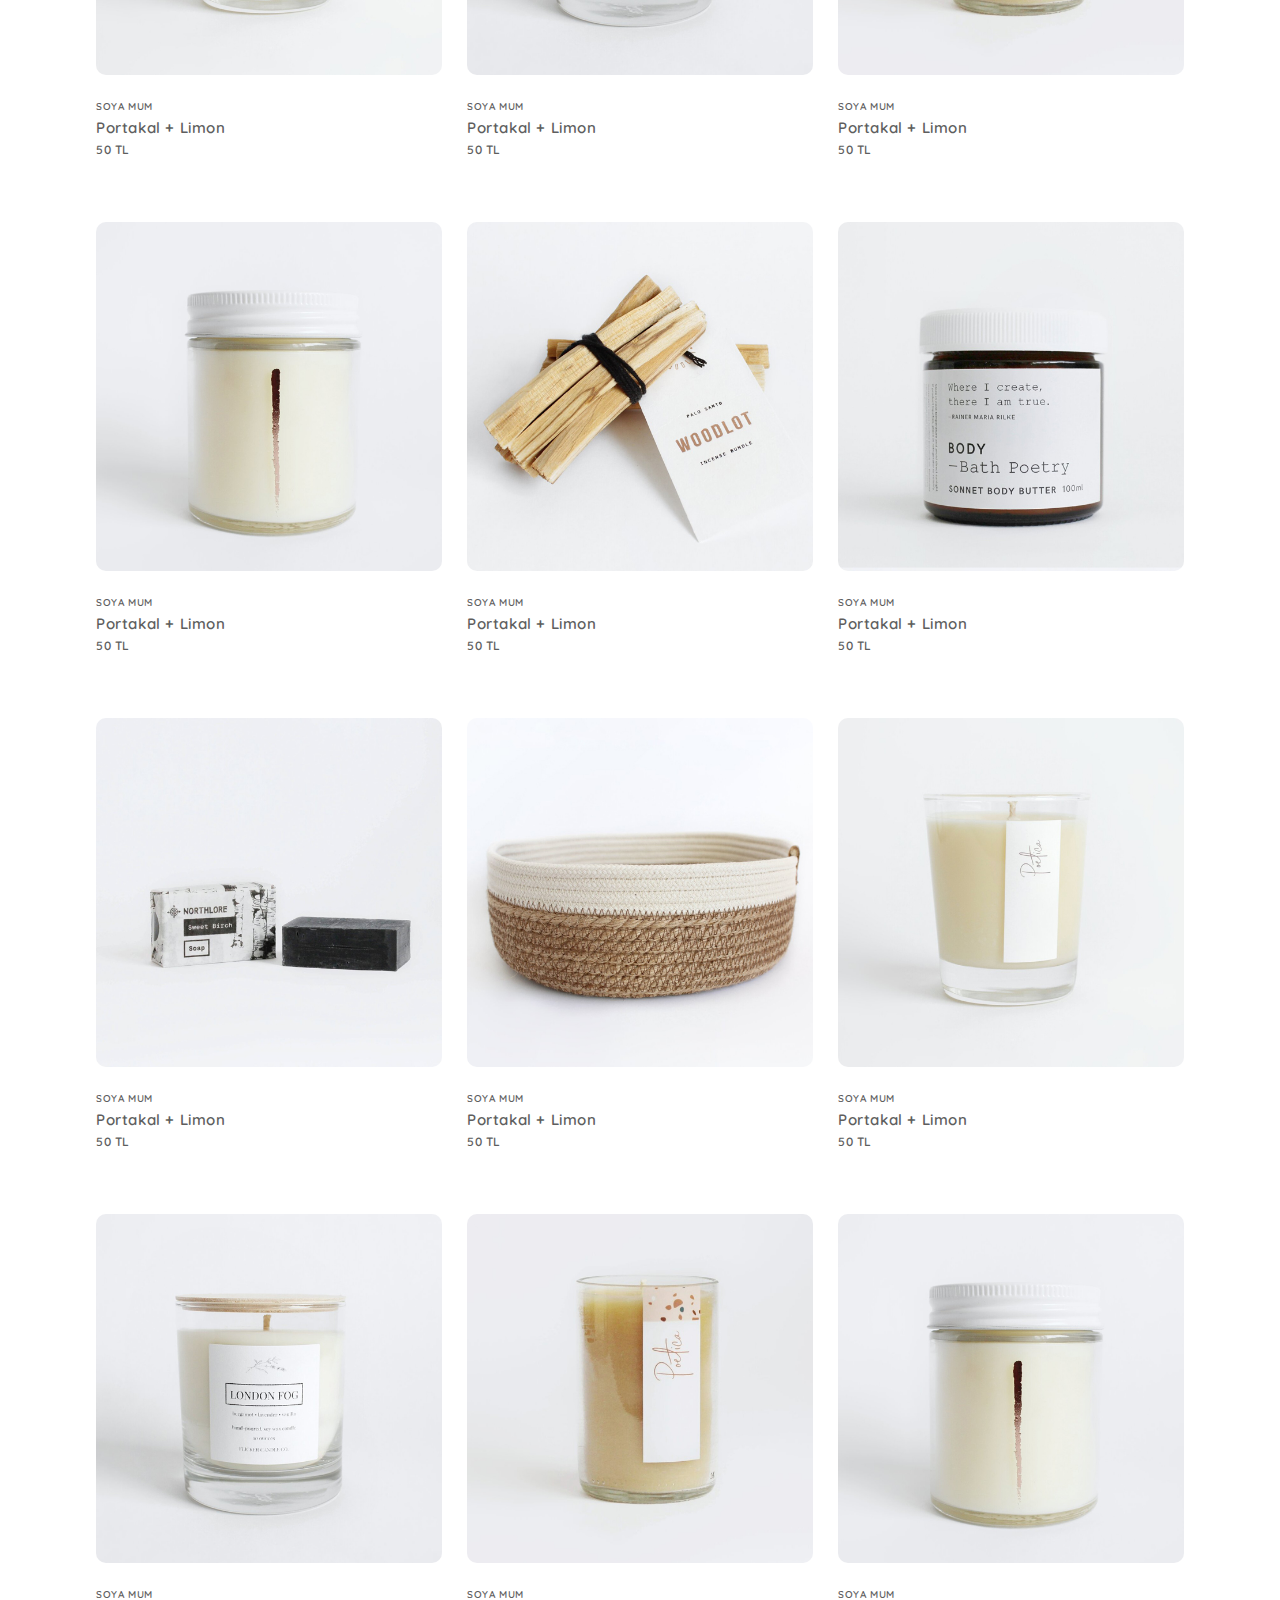
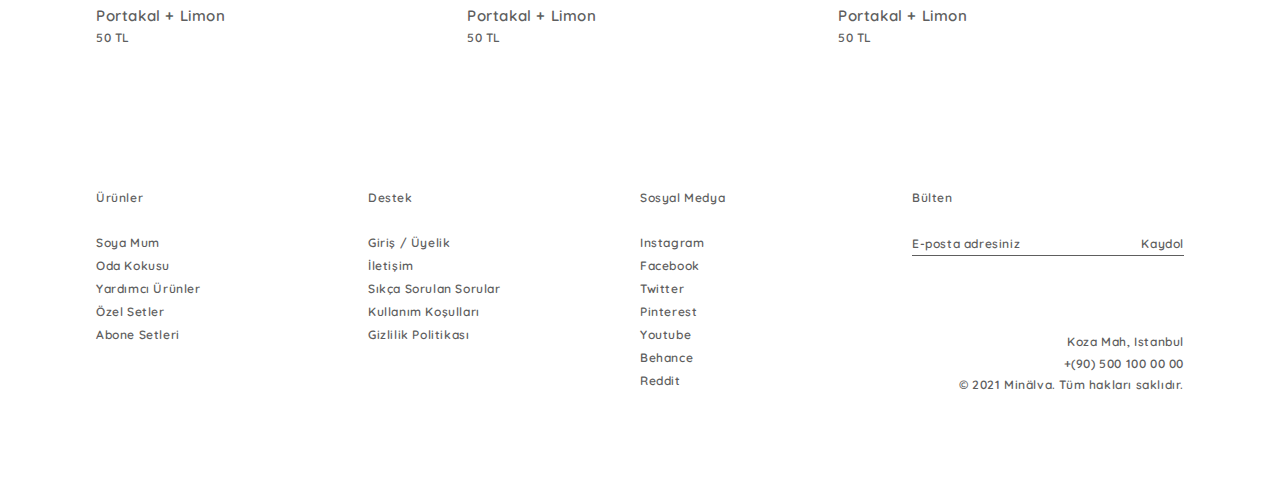
==== commit cad1b8f1: "+" ====
--- a/index.html
+++ b/index.html
@@ -419,10 +419,13 @@
 				<p>Sosyal Medya</p>
 				<div class="margin-v-30-15"></div>
 					<ul>
-						<li><a target="_blank" href="#">Instagram</a></li>
-						<li><a target="_blank" href="#">Pinterest</a></li>
-						<li><a target="_blank" href="#">Twitter</a></li>
-						<li><a target="_blank" href="#">Youtube</a></li>
+						<li><a target="_blank" href="http://instagram.com/minalvashop">Instagram</a></li>
+						<li><a target="_blank" href="http://facebook.com/minalvashop">Facebook</a></li>
+						<li><a target="_blank" href="http://twitter.com/minalvashop">Twitter</a></li>
+						<li><a target="_blank" href="http://pinterest.com/minalvashop">Pinterest</a></li>
+						<li><a target="_blank" href="http://youtube.com/channel/minalvashop">Youtube</a></li>
+						<li><a target="_blank" href="http://behance.com/minalvashop">Behance</a></li>
+						<li><a target="_blank" href="http://reddit.com/minalvashop">Reddit</a></li>
 					</ul>
 		  		</div>
 			<div class="newsletter">
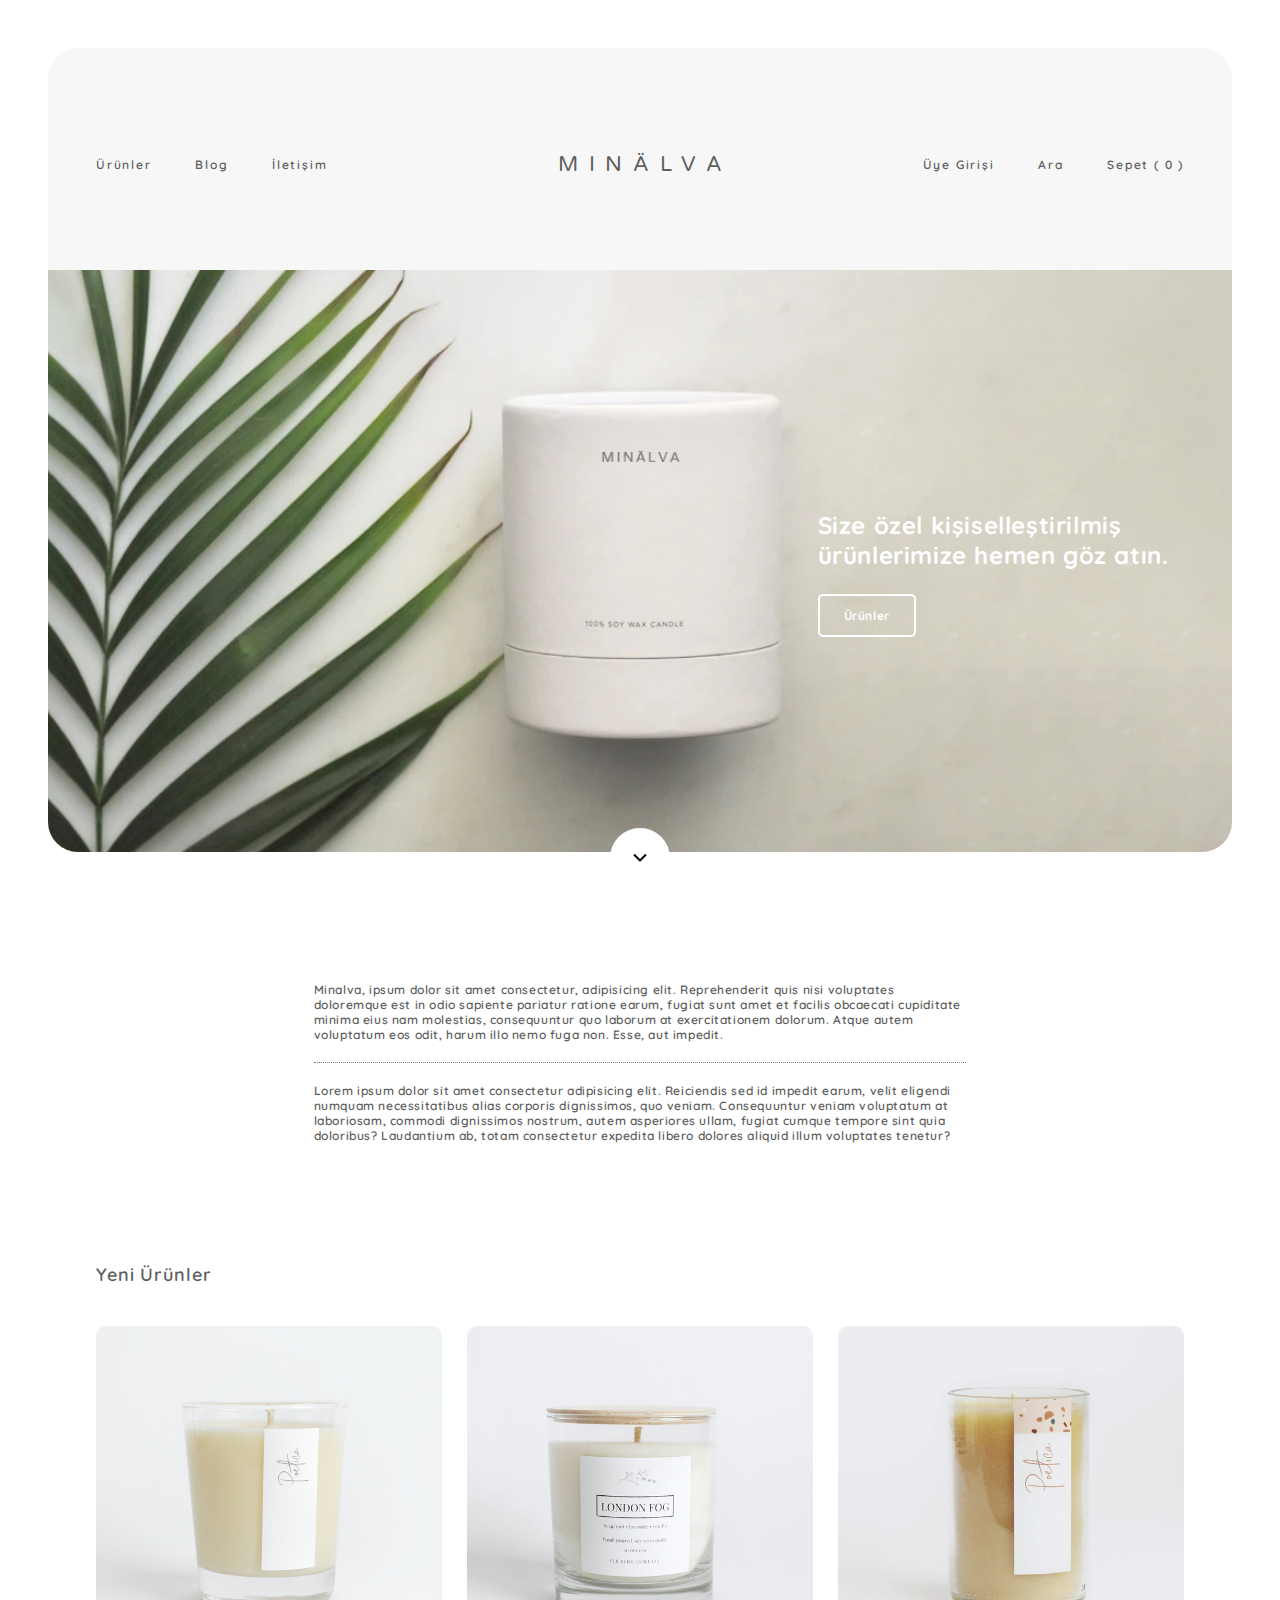
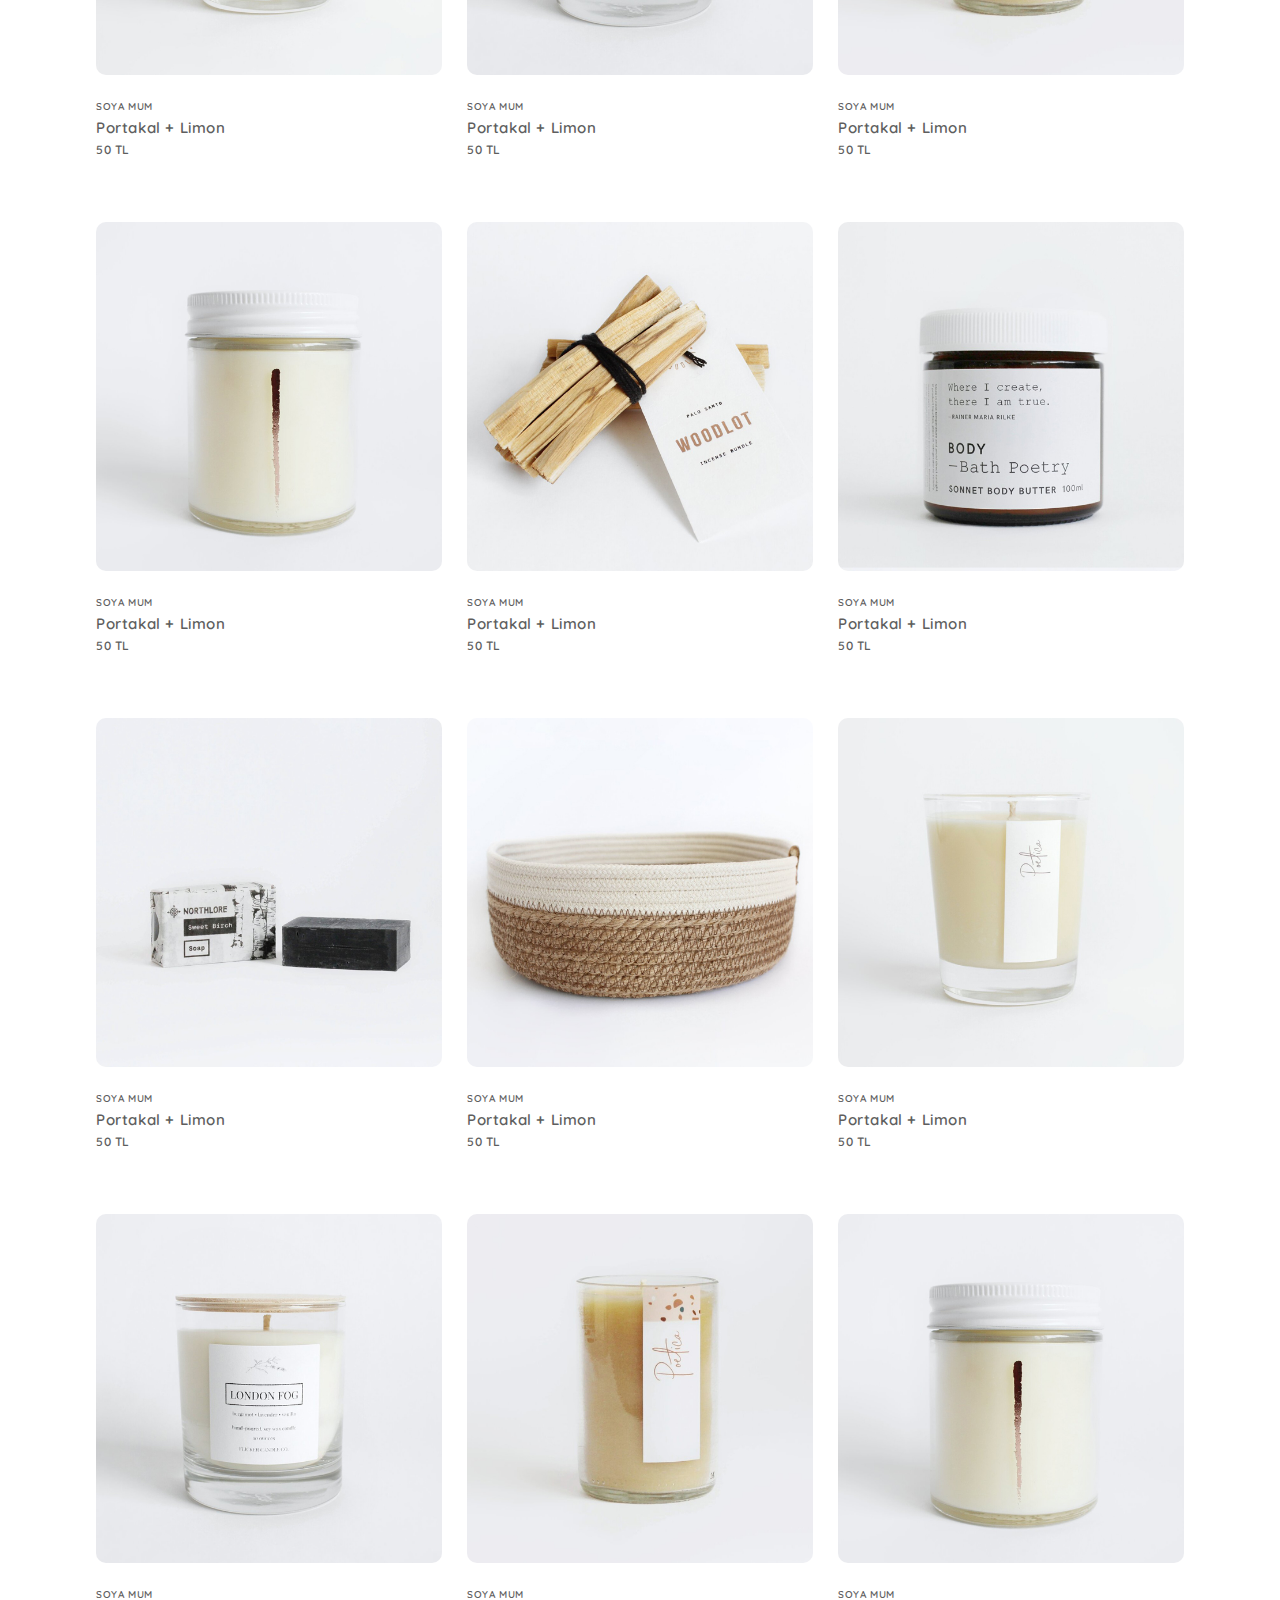
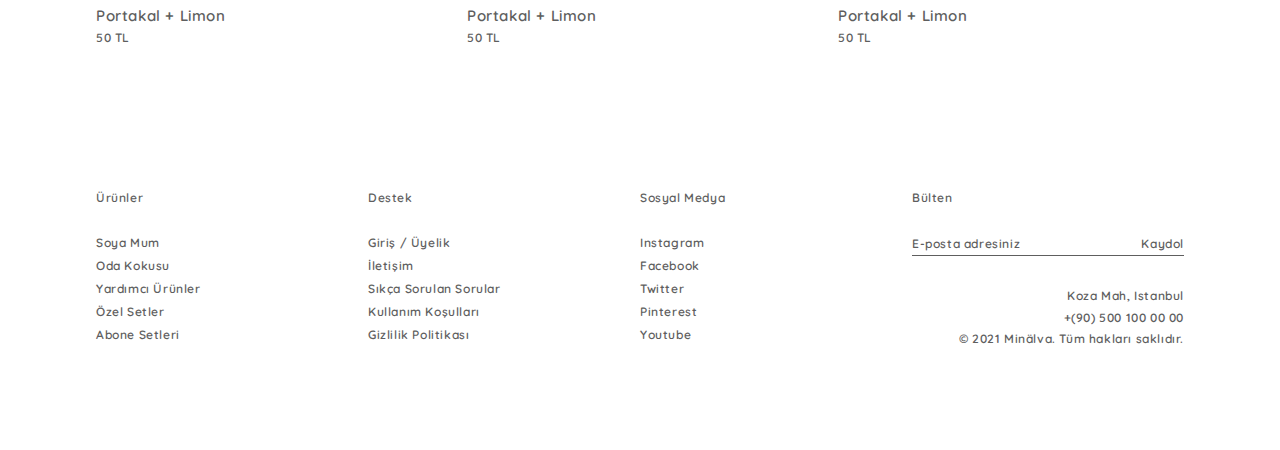
==== commit a708c162: "+" ====
--- a/index.html
+++ b/index.html
@@ -424,8 +424,6 @@
 						<li><a target="_blank" href="http://twitter.com/minalvashop">Twitter</a></li>
 						<li><a target="_blank" href="http://pinterest.com/minalvashop">Pinterest</a></li>
 						<li><a target="_blank" href="http://youtube.com/channel/minalvashop">Youtube</a></li>
-						<li><a target="_blank" href="http://behance.com/minalvashop">Behance</a></li>
-						<li><a target="_blank" href="http://reddit.com/minalvashop">Reddit</a></li>
 					</ul>
 		  		</div>
 			<div class="newsletter">
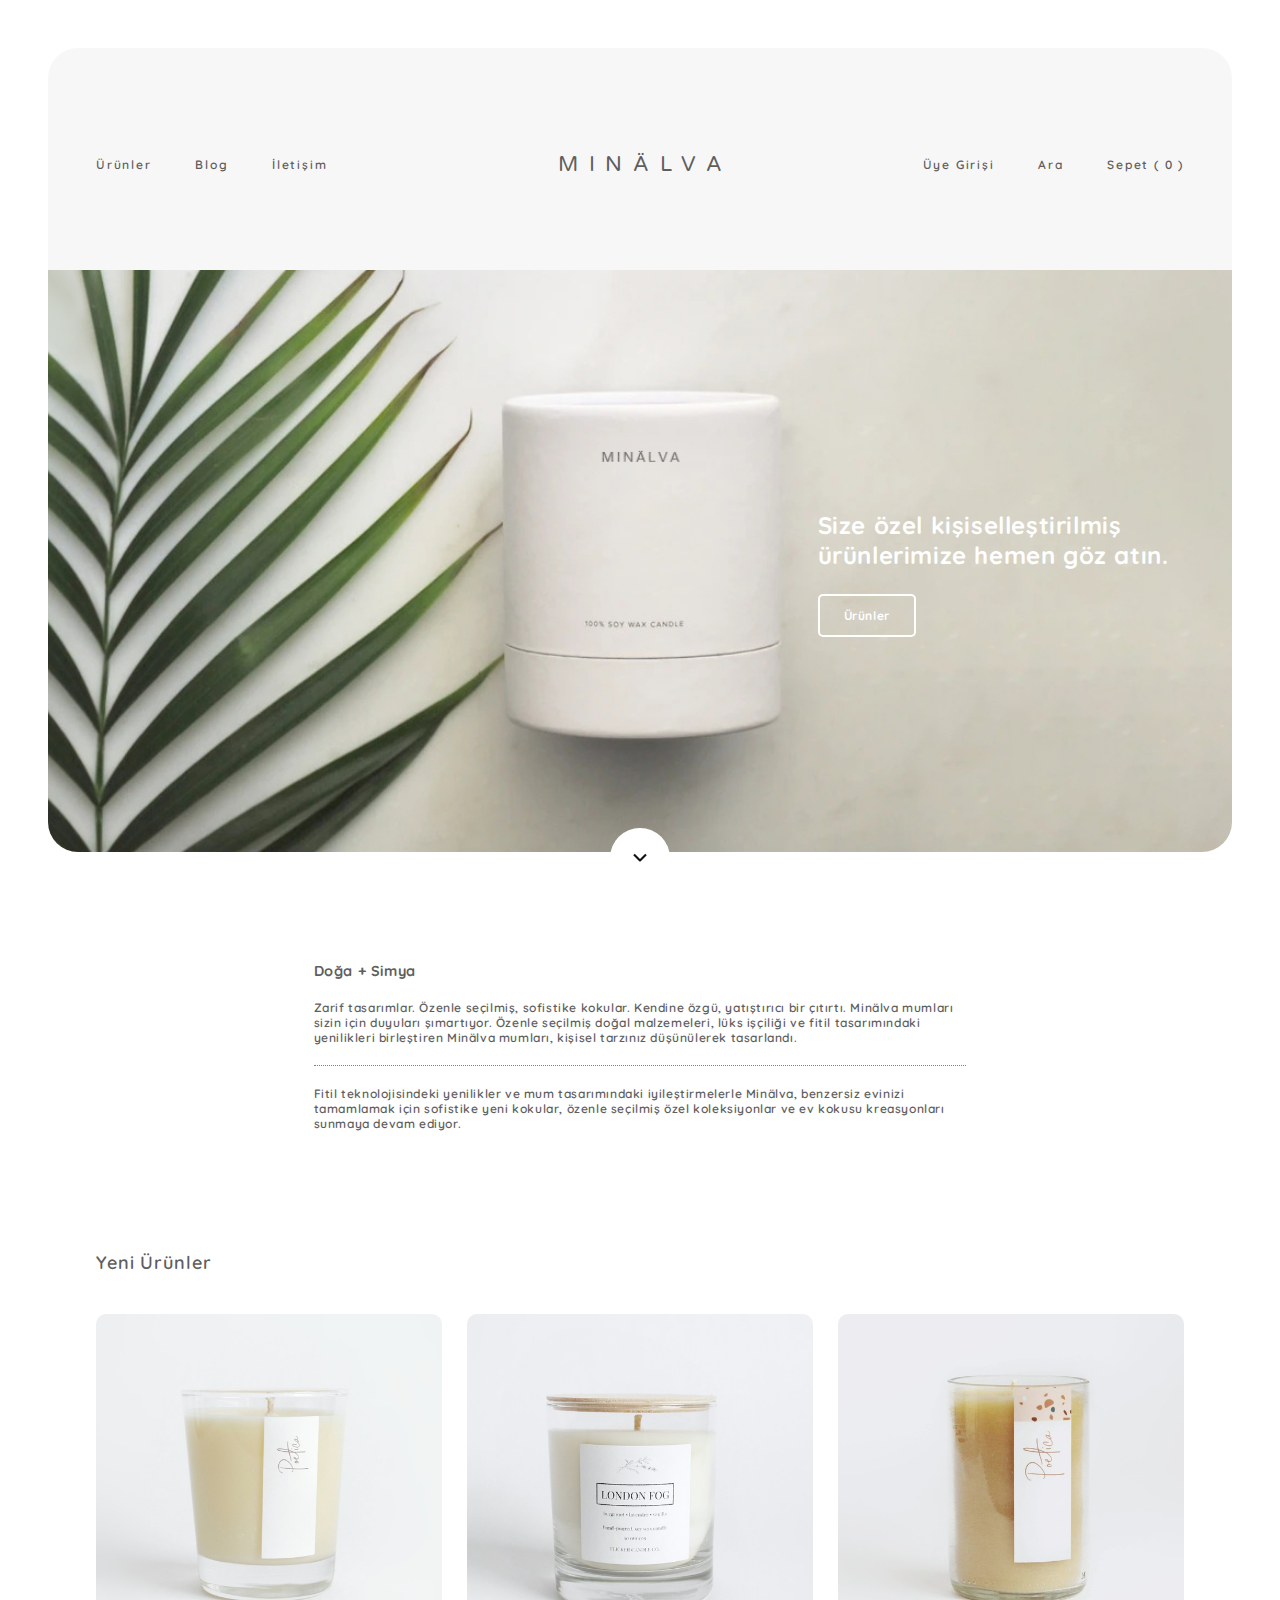
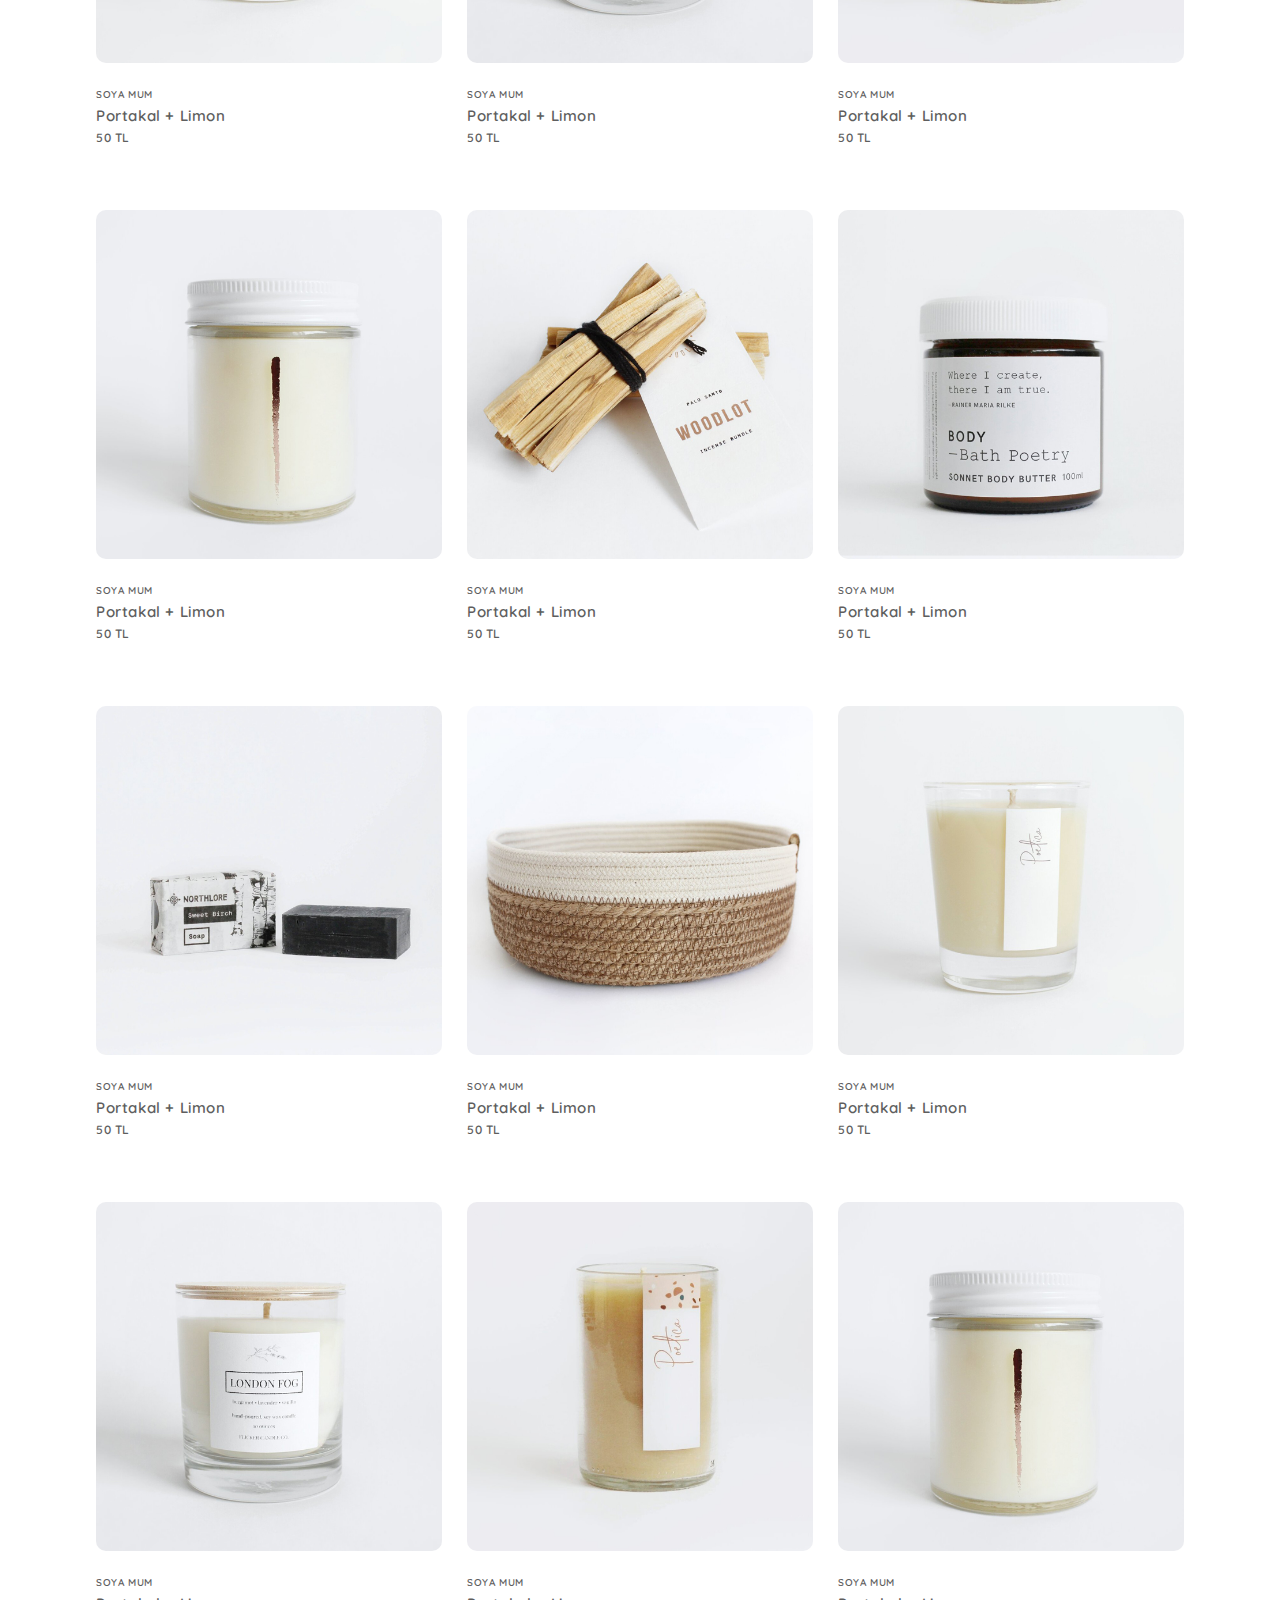
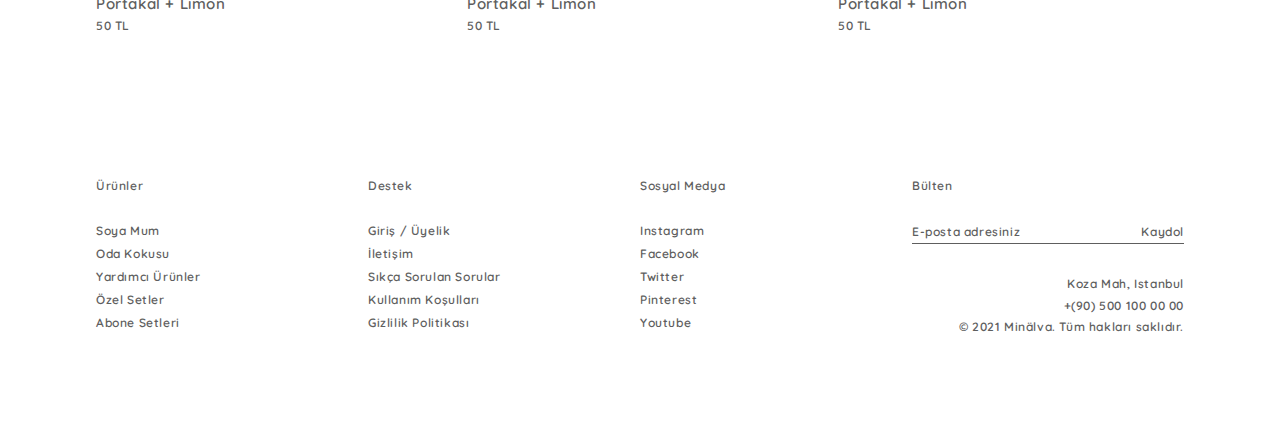
==== commit 4d2cf5fe: "+" ====
--- a/index.html
+++ b/index.html
@@ -208,11 +208,14 @@
 
 <!-- Featured -->
 
-<div class="addthis_inline_follow_toolbox"></div> 
-
 <div id="featured">
-	<div><p>Minalva, ipsum dolor sit amet consectetur, adipisicing elit. Reprehenderit quis nisi voluptates doloremque est in odio sapiente pariatur ratione earum, fugiat sunt amet et facilis obcaecati cupiditate minima eius nam molestias, consequuntur quo laborum at exercitationem dolorum. Atque autem voluptatum eos odit, harum illo nemo fuga non. Esse, aut impedit.</p></div>
-	<div><p>Lorem ipsum dolor sit amet consectetur adipisicing elit. Reiciendis sed id impedit earum, velit eligendi numquam necessitatibus alias corporis dignissimos, quo veniam. Consequuntur veniam voluptatum at laboriosam, commodi dignissimos nostrum, autem asperiores ullam, fugiat cumque tempore sint quia doloribus? Laudantium ab, totam consectetur expedita libero dolores aliquid illum voluptates tenetur?</p></div>
+	<div>
+		<h2>Doğa + Simya </h2>
+		<p>Zarif tasarımlar. Özenle seçilmiş, sofistike kokular. Kendine özgü, yatıştırıcı bir çıtırtı. Minälva mumları sizin için duyuları şımartıyor. Özenle seçilmiş doğal malzemeleri, lüks işçiliği ve fitil tasarımındaki yenilikleri birleştiren Minälva mumları, kişisel tarzınız düşünülerek tasarlandı.</p>
+	</div>
+	<div>
+		<p>Fitil teknolojisindeki yenilikler ve mum tasarımındaki iyileştirmelerle Minälva, benzersiz evinizi tamamlamak için sofistike yeni kokular, özenle seçilmiş özel koleksiyonlar ve ev kokusu kreasyonları sunmaya devam ediyor. </p>
+	</div>
 </div>
 
 <!-- Products -->
@@ -464,8 +467,6 @@
 	}
 </script>
 
-<script type="text/javascript" src="//s7.addthis.com/js/300/addthis_widget.js#pubid=ra-604badee33d58f20"></script> 
-
 </body>
 
 </html>
--- a/assets/css/style.css
+++ b/assets/css/style.css
@@ -65,6 +65,13 @@
   padding: 0;
   -webkit-box-sizing: border-box;
           box-sizing: border-box;
+}
+
+.hidden {
+  height: 0;
+  width: 0;
+  display: none;
+  visibility: hidden;
 }
 
 body {
@@ -578,6 +585,10 @@
   border-bottom: 1px dotted grey;
 }
 
+#featured div h2 {
+  font-size: 1.2em;
+}
+
 #featured div p {
   padding-top: 20px;
   padding-bottom: 20px;
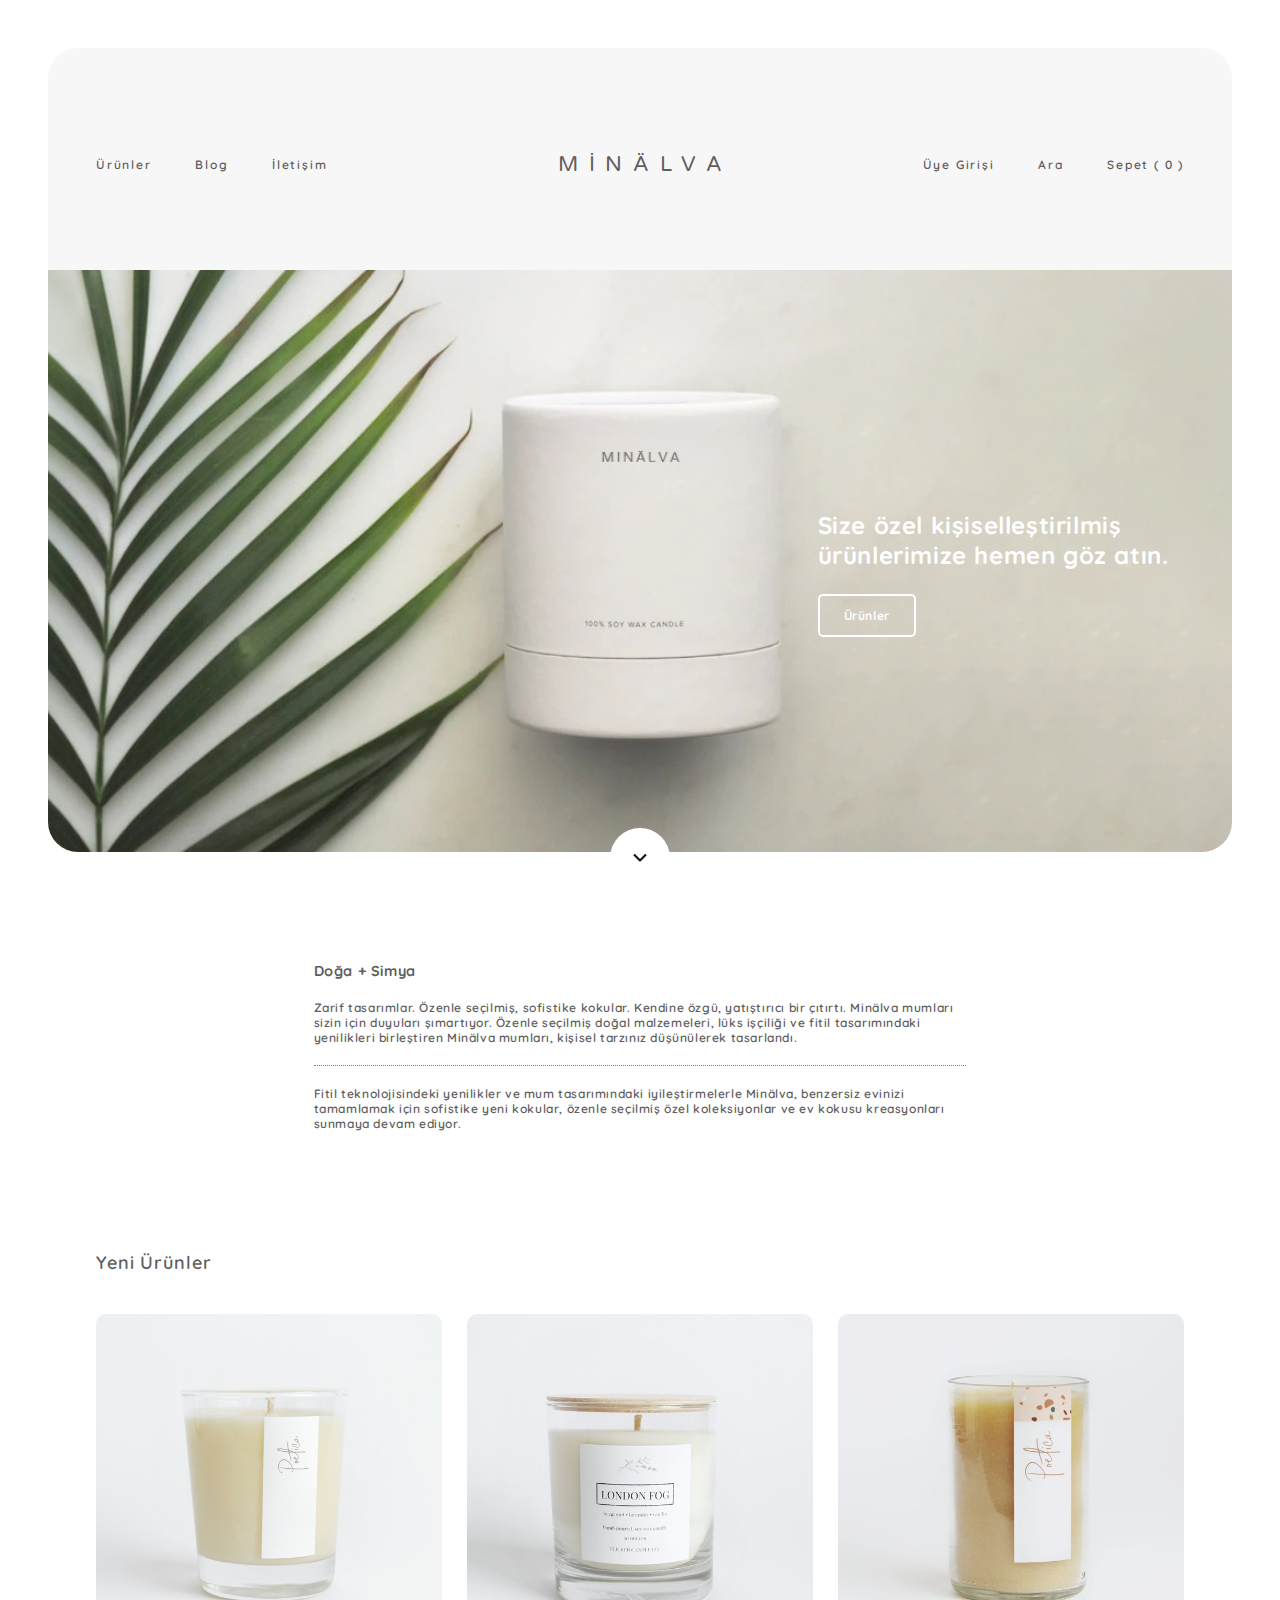
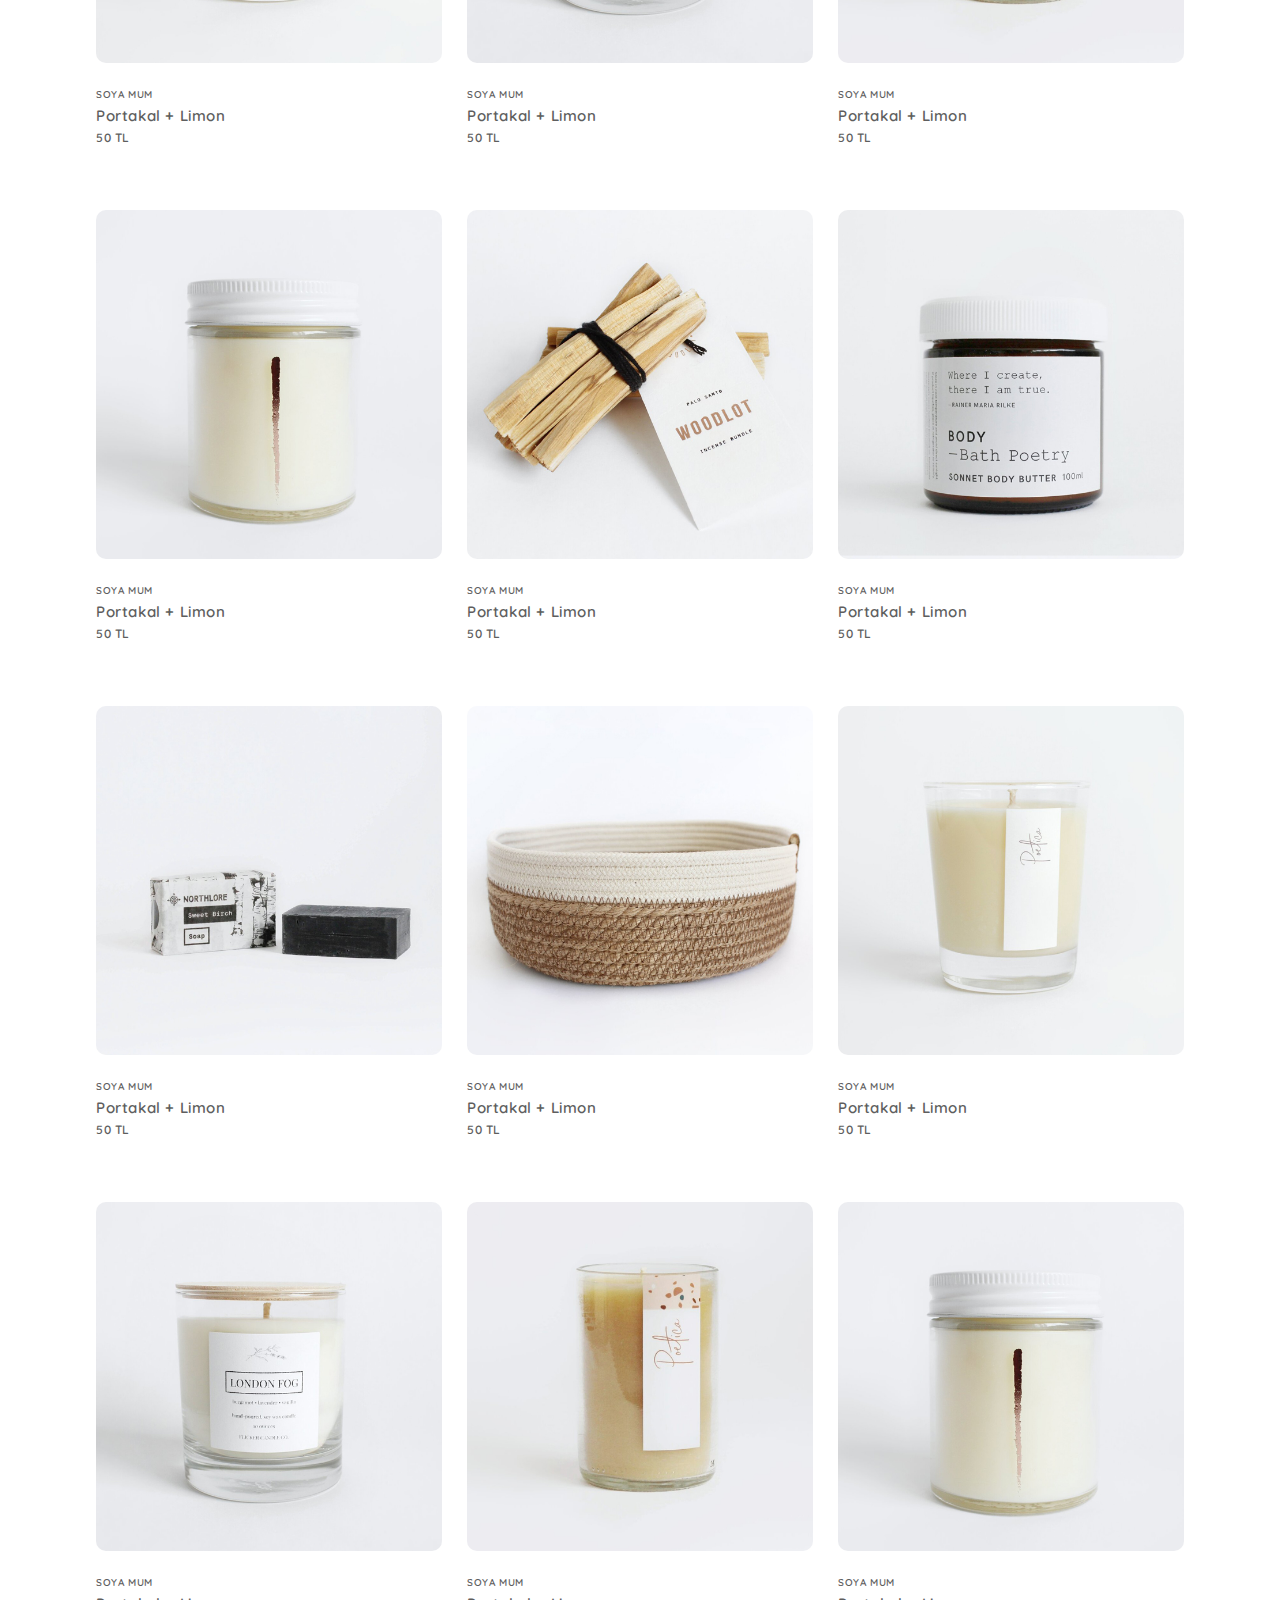
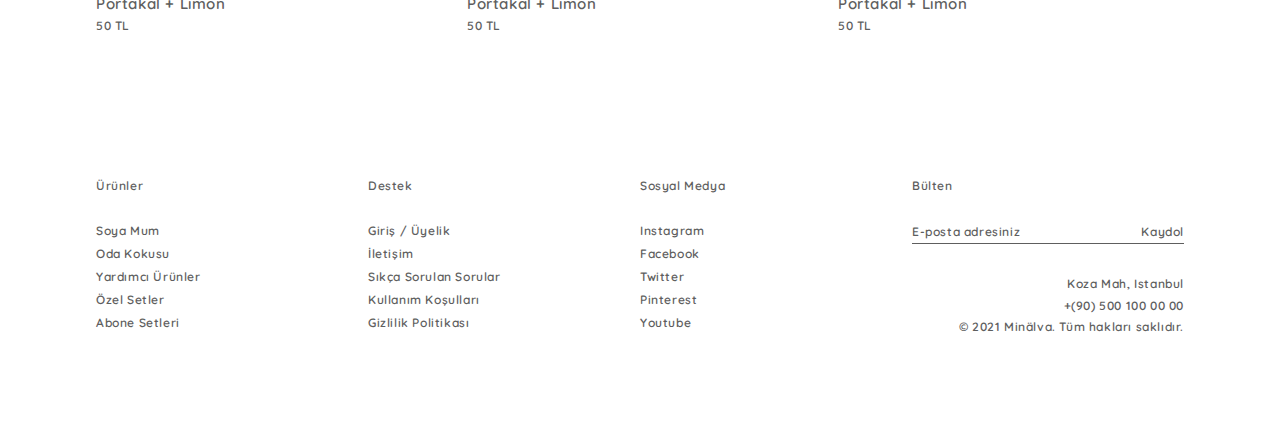
==== commit 8f1d7b9c: "+" ====
--- a/index.html
+++ b/index.html
@@ -1,5 +1,5 @@
 <!doctype html>
-<html lang="en">
+<html lang="tr">
 <head>
 	<meta charset="utf-8">
 	<meta http-equiv="X-UA-Compatible" content="IE=edge">
@@ -7,10 +7,10 @@
 
 	<!-- Title -->
 
-	<title>Minälva - Size özel mum ve aksesuarlar. Büyüleyici mumlar, kokular ve aksesuarlar, hediyelikler ve daha fazlası.</title>
-  	<meta property="og:title" content="Minälva, Size özel mum ve aksesuarlar. Büyüleyici mumlar, kokular ve aksesuarlar, hediyelikler ve daha fazlası.">
-    <meta name="description" content="Minälva, Size özel mum ve aksesuarlar. Büyüleyici mumlar, kokular ve aksesuarlar, hediyelikler ve daha fazlası."/>
-  	<meta property="og:description" content="Minälva, Size özel mum ve aksesuarlar. Büyüleyici mumlar, kokular ve aksesuarlar, hediyelikler ve daha fazlası.">
+	<title>Minälva - Size özel mumlar, aksesuarlar, kokular ve hediyelikler.</title>
+  	<meta property="og:title" content="Minälva, Size özel mumlar, aksesuarlar, kokular ve hediyelikler.">
+    <meta name="description" content="Minälva, Size özel mumlar, aksesuarlar, kokular ve hediyelikler."/>
+  	<meta property="og:description" content="Minälva, Size özel mumlar, aksesuarlar, kokular ve hediyelikler.">
   
 	<!-- /Title -->
 
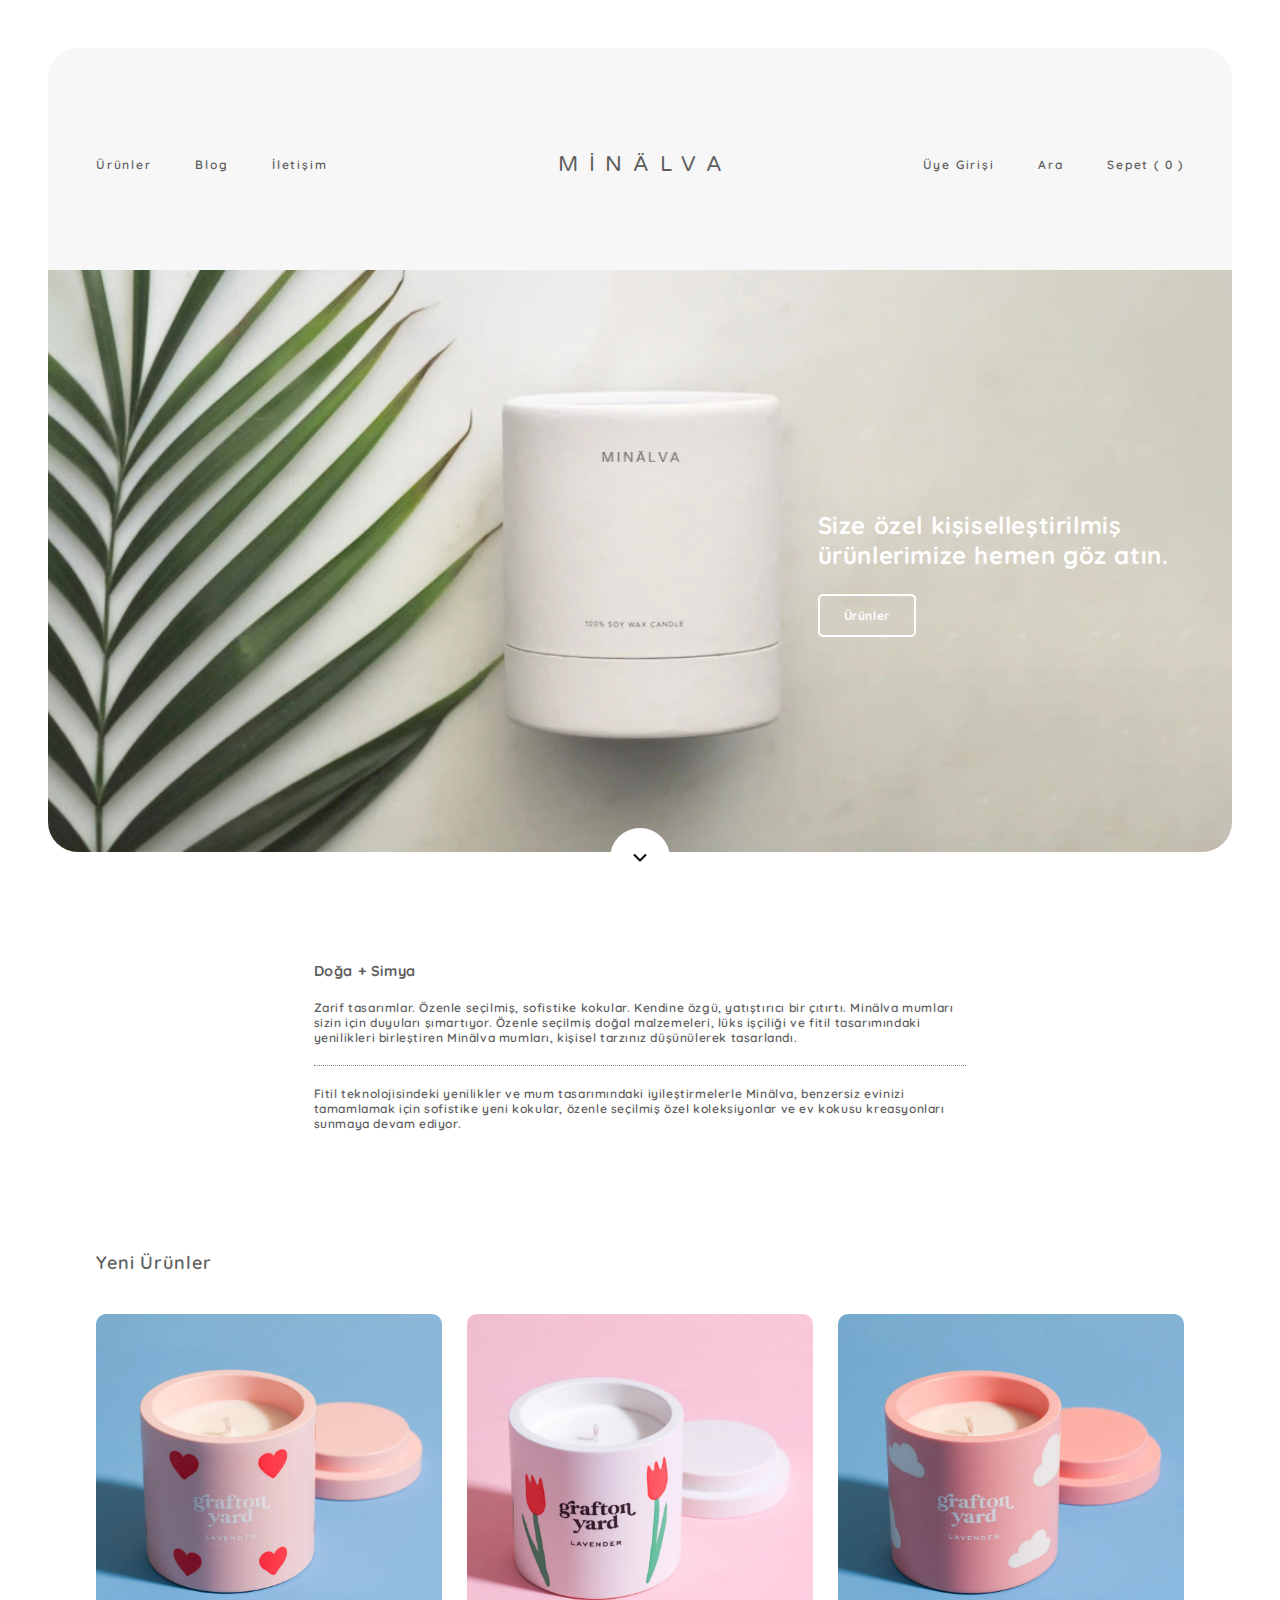
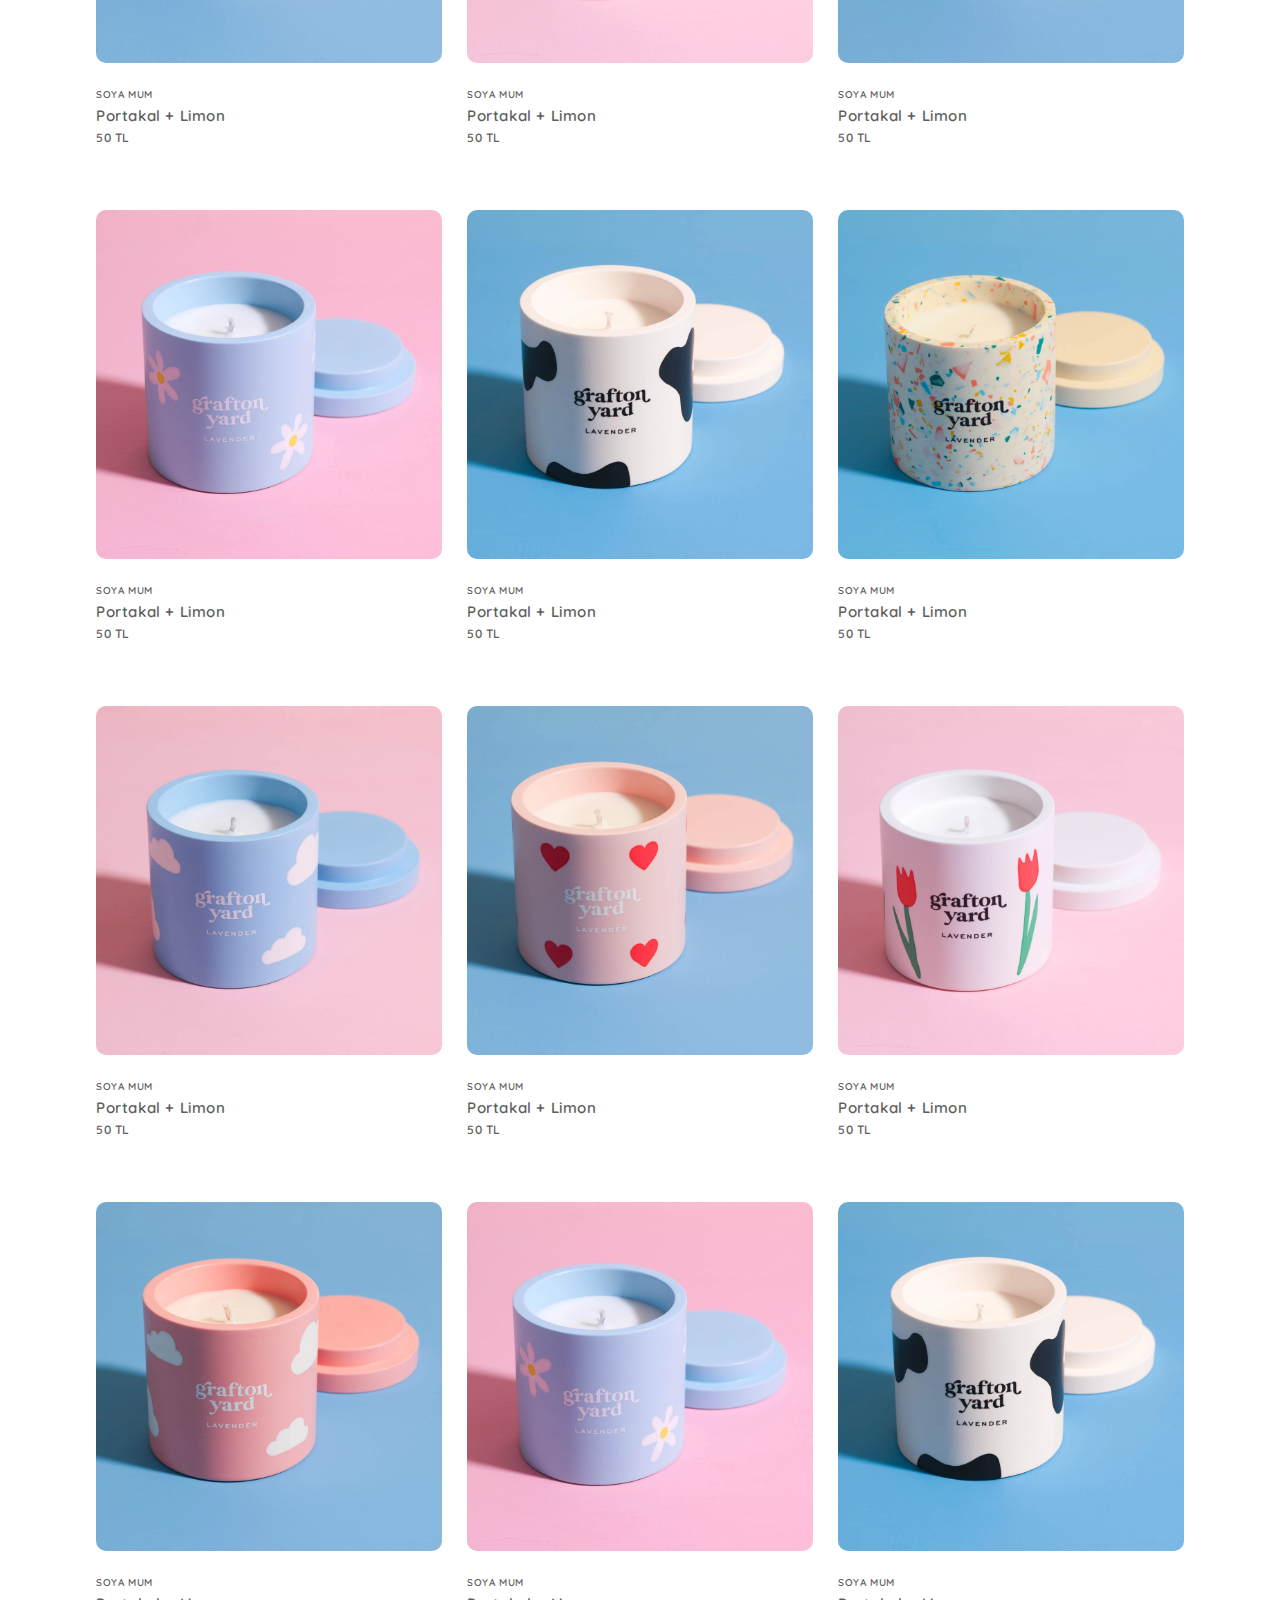
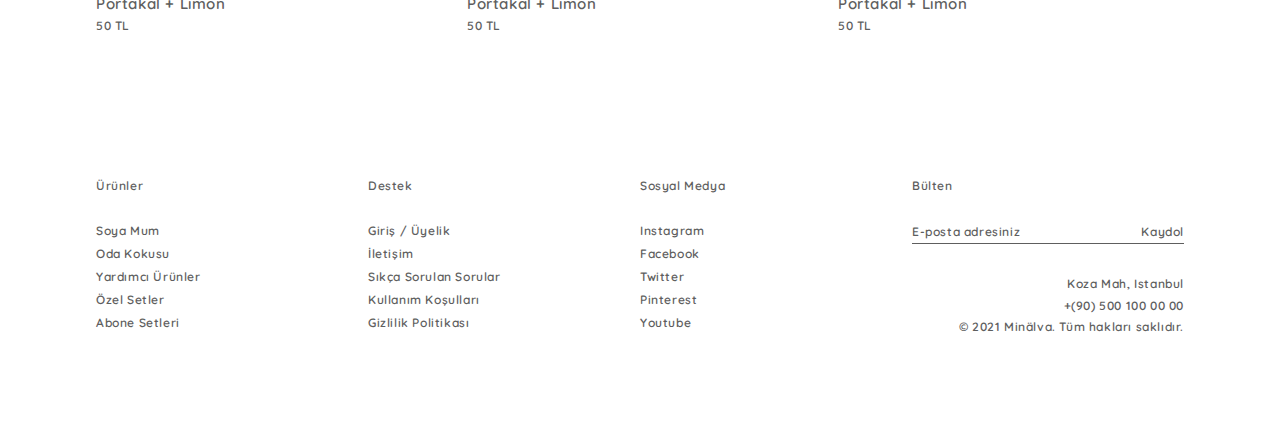
==== commit cc3e0ffc: "+" ====
--- a/index.html
+++ b/index.html
@@ -244,8 +244,8 @@
 		<a href="#">
 			<figure>
 				<div class="product__parent">
-				<div class="child1"><img src="assets/img/1h.jpg" alt="Minalva" class="img__hover"></div>
-				<div class="child2"><img src="assets/img/1.jpg" alt="Minalva" class="img__default"></div>
+				<div class="child1"><img src="assets/img/hover.webp" alt="Minalva" class="img__hover"></div>
+				<div class="child2"><img src="assets/img/1.webp" alt="Minalva" class="img__default"></div>
 				</div>
 				<p class="title">Soya Mum</p>
 				<p class="name">Portakal + Limon</p>
@@ -256,92 +256,92 @@
 		<a href="#">
 			<figure>
 				<div class="product__parent">
-					<div class="child1"><img src="assets/img/2h.jpg" alt="Minalva" class="img__hover"></div>
-					<div class="child2"><img src="assets/img/2.jpg" alt="Minalva" class="img__default"></div>
-					</div>
-				<p class="title">Soya Mum</p>
-				<p class="name">Portakal + Limon</p>
-				<p class="price">50 TL</p>
-			</figure>
-		</a>
-
-		<a href="#">
-			<figure>
-				<div class="product__parent">
-					<div class="child1"><img src="assets/img/3h.jpg" alt="Minalva" class="img__hover"></div>
-					<div class="child2"><img src="assets/img/3.jpg" alt="Minalva" class="img__default"></div>
-					</div>
-				<p class="title">Soya Mum</p>
-				<p class="name">Portakal + Limon</p>
-				<p class="price">50 TL</p>
-			</figure>
-		</a>
-
-		<a href="#">
-			<figure>
-				<div class="product__parent">
-					<div class="child1"><img src="assets/img/4h.jpg" alt="Minalva" class="img__hover"></div>
-					<div class="child2"><img src="assets/img/4.jpg" alt="Minalva" class="img__default"></div>
-					</div>
-				<p class="title">Soya Mum</p>
-				<p class="name">Portakal + Limon</p>
-				<p class="price">50 TL</p>
-			</figure>
-		</a>
-
-		<a href="#">
-			<figure>
-				<div class="product__parent">
-					<div class="child1"><img src="assets/img/5h.jpg" alt="Minalva" class="img__hover"></div>
-					<div class="child2"><img src="assets/img/5.jpg" alt="Minalva" class="img__default"></div>
-					</div>
-				<p class="title">Soya Mum</p>
-				<p class="name">Portakal + Limon</p>
-				<p class="price">50 TL</p>
-			</figure>
-		</a>
-
-		<a href="#">
-			<figure>
-				<div class="product__parent">
-					<div class="child1"><img src="assets/img/6h.jpg" alt="Minalva" class="img__hover"></div>
-					<div class="child2"><img src="assets/img/6.jpg" alt="Minalva" class="img__default"></div>
-					</div>
-				<p class="title">Soya Mum</p>
-				<p class="name">Portakal + Limon</p>
-				<p class="price">50 TL</p>
-			</figure>
-		</a>
-
-		<a href="#">
-			<figure>
-				<div class="product__parent">
-					<div class="child1"><img src="assets/img/7h.jpg" alt="Minalva" class="img__hover"></div>
-					<div class="child2"><img src="assets/img/7.jpg" alt="Minalva" class="img__default"></div>
-					</div>
-				<p class="title">Soya Mum</p>
-				<p class="name">Portakal + Limon</p>
-				<p class="price">50 TL</p>
-			</figure>
-		</a>
-
-		<a href="#">
-			<figure>
-				<div class="product__parent">
-					<div class="child1"><img src="assets/img/8h.jpg" alt="Minalva" class="img__hover"></div>
-					<div class="child2"><img src="assets/img/8.jpg" alt="Minalva" class="img__default"></div>
-					</div>
-				<p class="title">Soya Mum</p>
-				<p class="name">Portakal + Limon</p>
-				<p class="price">50 TL</p>
-			</figure>
-		</a>
-
-		<a href="#">
-			<figure>
-				<div class="product__parent">
-				<div class="child1"><img src="assets/img/1h.jpg" alt="Minalva" class="img__hover"></div>
-				<div class="child2"><img src="assets/img/1.jpg" alt="Minalva" class="img__default"></div>
+					<div class="child1"><img src="assets/img/hover.webp" alt="Minalva" class="img__hover"></div>
+					<div class="child2"><img src="assets/img/2.webp" alt="Minalva" class="img__default"></div>
+					</div>
+				<p class="title">Soya Mum</p>
+				<p class="name">Portakal + Limon</p>
+				<p class="price">50 TL</p>
+			</figure>
+		</a>
+
+		<a href="#">
+			<figure>
+				<div class="product__parent">
+					<div class="child1"><img src="assets/img/hover.webp" alt="Minalva" class="img__hover"></div>
+					<div class="child2"><img src="assets/img/3.webp" alt="Minalva" class="img__default"></div>
+					</div>
+				<p class="title">Soya Mum</p>
+				<p class="name">Portakal + Limon</p>
+				<p class="price">50 TL</p>
+			</figure>
+		</a>
+
+		<a href="#">
+			<figure>
+				<div class="product__parent">
+					<div class="child1"><img src="assets/img/hover.webp" alt="Minalva" class="img__hover"></div>
+					<div class="child2"><img src="assets/img/4.webp" alt="Minalva" class="img__default"></div>
+					</div>
+				<p class="title">Soya Mum</p>
+				<p class="name">Portakal + Limon</p>
+				<p class="price">50 TL</p>
+			</figure>
+		</a>
+
+		<a href="#">
+			<figure>
+				<div class="product__parent">
+					<div class="child1"><img src="assets/img/hover.webp" alt="Minalva" class="img__hover"></div>
+					<div class="child2"><img src="assets/img/5.webp" alt="Minalva" class="img__default"></div>
+					</div>
+				<p class="title">Soya Mum</p>
+				<p class="name">Portakal + Limon</p>
+				<p class="price">50 TL</p>
+			</figure>
+		</a>
+
+		<a href="#">
+			<figure>
+				<div class="product__parent">
+					<div class="child1"><img src="assets/img/hover.webp" alt="Minalva" class="img__hover"></div>
+					<div class="child2"><img src="assets/img/6.webp" alt="Minalva" class="img__default"></div>
+					</div>
+				<p class="title">Soya Mum</p>
+				<p class="name">Portakal + Limon</p>
+				<p class="price">50 TL</p>
+			</figure>
+		</a>
+
+		<a href="#">
+			<figure>
+				<div class="product__parent">
+					<div class="child1"><img src="assets/img/hover.webp" alt="Minalva" class="img__hover"></div>
+					<div class="child2"><img src="assets/img/7.webp" alt="Minalva" class="img__default"></div>
+					</div>
+				<p class="title">Soya Mum</p>
+				<p class="name">Portakal + Limon</p>
+				<p class="price">50 TL</p>
+			</figure>
+		</a>
+
+		<a href="#">
+			<figure>
+				<div class="product__parent">
+					<div class="child1"><img src="assets/img/hover.webp" alt="Minalva" class="img__hover"></div>
+					<div class="child2"><img src="assets/img/1.webp" alt="Minalva" class="img__default"></div>
+					</div>
+				<p class="title">Soya Mum</p>
+				<p class="name">Portakal + Limon</p>
+				<p class="price">50 TL</p>
+			</figure>
+		</a>
+
+		<a href="#">
+			<figure>
+				<div class="product__parent">
+				<div class="child1"><img src="assets/img/hover.webp" alt="Minalva" class="img__hover"></div>
+				<div class="child2"><img src="assets/img/2.webp" alt="Minalva" class="img__default"></div>
 				</div>
 				<p class="title">Soya Mum</p>
 				<p class="name">Portakal + Limon</p>
@@ -352,32 +352,32 @@
 		<a href="#">
 			<figure>
 				<div class="product__parent">
-					<div class="child1"><img src="assets/img/2h.jpg" alt="Minalva" class="img__hover"></div>
-					<div class="child2"><img src="assets/img/2.jpg" alt="Minalva" class="img__default"></div>
-					</div>
-				<p class="title">Soya Mum</p>
-				<p class="name">Portakal + Limon</p>
-				<p class="price">50 TL</p>
-			</figure>
-		</a>
-
-		<a href="#">
-			<figure>
-				<div class="product__parent">
-					<div class="child1"><img src="assets/img/3h.jpg" alt="Minalva" class="img__hover"></div>
-					<div class="child2"><img src="assets/img/3.jpg" alt="Minalva" class="img__default"></div>
-					</div>
-				<p class="title">Soya Mum</p>
-				<p class="name">Portakal + Limon</p>
-				<p class="price">50 TL</p>
-			</figure>
-		</a>
-
-		<a href="#">
-			<figure>
-				<div class="product__parent">
-					<div class="child1"><img src="assets/img/4h.jpg" alt="Minalva" class="img__hover"></div>
-					<div class="child2"><img src="assets/img/4.jpg" alt="Minalva" class="img__default"></div>
+					<div class="child1"><img src="assets/img/hover.webp" alt="Minalva" class="img__hover"></div>
+					<div class="child2"><img src="assets/img/3.webp" alt="Minalva" class="img__default"></div>
+					</div>
+				<p class="title">Soya Mum</p>
+				<p class="name">Portakal + Limon</p>
+				<p class="price">50 TL</p>
+			</figure>
+		</a>
+
+		<a href="#">
+			<figure>
+				<div class="product__parent">
+					<div class="child1"><img src="assets/img/hover.webp" alt="Minalva" class="img__hover"></div>
+					<div class="child2"><img src="assets/img/4.webp" alt="Minalva" class="img__default"></div>
+					</div>
+				<p class="title">Soya Mum</p>
+				<p class="name">Portakal + Limon</p>
+				<p class="price">50 TL</p>
+			</figure>
+		</a>
+
+		<a href="#">
+			<figure>
+				<div class="product__parent">
+					<div class="child1"><img src="assets/img/hover.webp" alt="Minalva" class="img__hover"></div>
+					<div class="child2"><img src="assets/img/5.webp" alt="Minalva" class="img__default"></div>
 					</div>
 				<p class="title">Soya Mum</p>
 				<p class="name">Portakal + Limon</p>
--- a/assets/css/style.css
+++ b/assets/css/style.css
@@ -41,19 +41,19 @@
 }
 
 [class~="custom-color-1"] {
-  color: #CC5E57;
+  color: #cb5f57;
 }
 
 [class~="custom-color-2"] {
-  color: #98D3DA;
+  color: #9ad4db;
 }
 
 [class~="custom-color-3"] {
-  color: #F7F7F7;
+  color: #f7f7f7;
 }
 
 [class~="custom-color-4"] {
-  color: #282828;
+  color: #292929;
 }
 
 [class~="custom-color-5"] {
@@ -126,12 +126,12 @@
 
 ::-moz-selection {
   background: white;
-  color: #98D3DA;
+  color: #9ad4db;
 }
 
 ::selection {
   background: white;
-  color: #98D3DA;
+  color: #9ad4db;
 }
 
 .clearfix::after {
@@ -281,7 +281,7 @@
   border-top-right-radius: 30px;
   border-bottom-left-radius: 0;
   border-bottom-right-radius: 0;
-  background-color: #F7F7F7;
+  background-color: #f7f7f7;
 }
 
 header {
@@ -422,7 +422,7 @@
   border-top-right-radius: 0;
   border-bottom-left-radius: 30px;
   border-bottom-right-radius: 30px;
-  background-color: #F7F7F7;
+  background-color: #f7f7f7;
   background-image: url("../img/banner.jpg");
   background-position: center;
   background-repeat: no-repeat;
@@ -495,7 +495,7 @@
 
 #banner__image .banner__overlay .banner__content ul li .banner__button:hover {
   background-color: white;
-  color: #282828;
+  color: #292929;
 }
 
 #banner__image .banner__overlay .icon-scroll {
